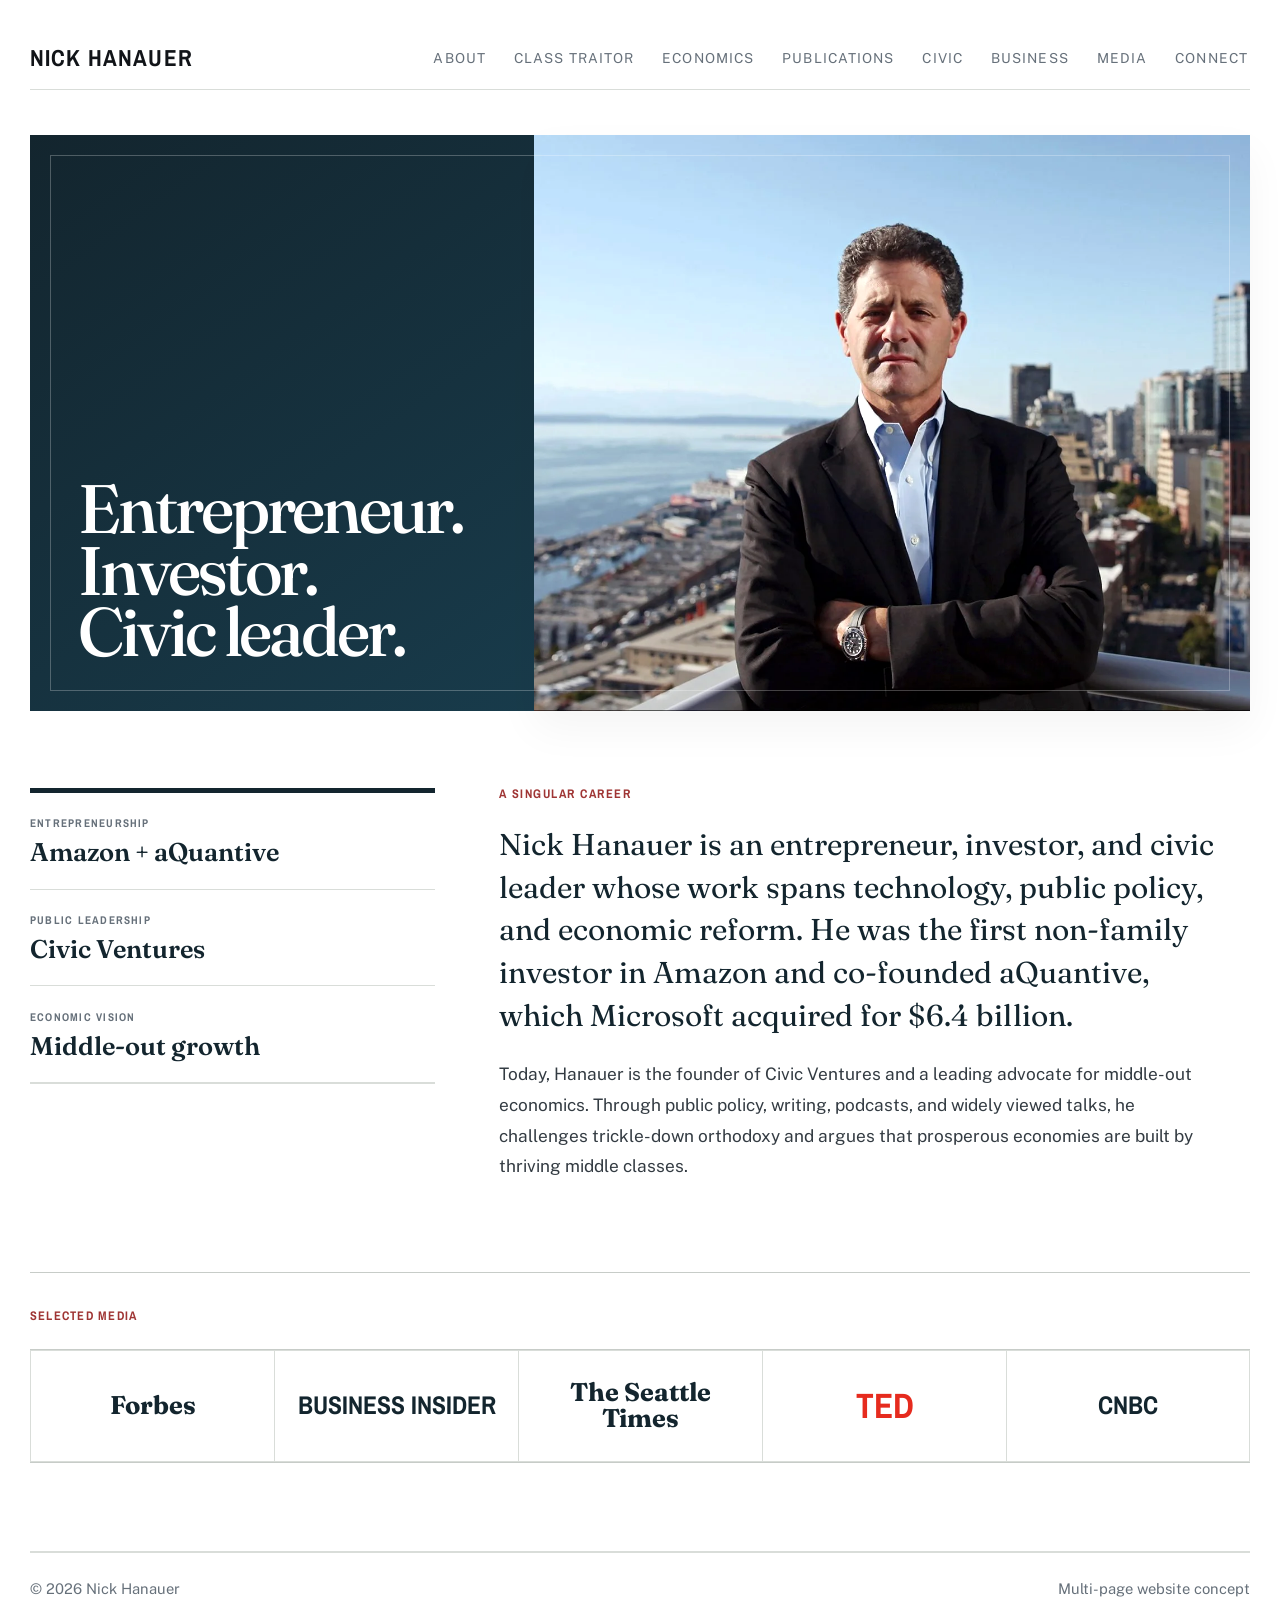
==== about.html @ 004bbf90 "Replace one-page site with multi-page editorial redesign" ====
<!doctype html>
<html lang="en">
  <head>
    <meta charset="UTF-8">
    <meta name="viewport" content="width=device-width, initial-scale=1.0">
    <title>About Nick Hanauer | Entrepreneur, Investor, Civic Leader</title>
    <meta name="description" content="Learn about Nick Hanauer's work as an entrepreneur, investor, civic innovator, author, and public advocate.">
    <meta property="og:title" content="About Nick Hanauer | Entrepreneur, Investor, Civic Leader">
    <meta property="og:description" content="Learn about Nick Hanauer's work as an entrepreneur, investor, civic innovator, author, and public advocate.">
    <meta property="og:type" content="website">
    <link rel="preconnect" href="https://fonts.googleapis.com">
    <link rel="preconnect" href="https://fonts.gstatic.com" crossorigin>
    <link href="https://fonts.googleapis.com/css2?family=Archivo+Narrow:wght@600;700&family=Public+Sans:ital,wght@0,400;0,500;0,600;0,700;0,800;1,300;1,400&family=Fraunces:opsz,wght@9..144,500;9..144,600&display=swap" rel="stylesheet">
    <link rel="stylesheet" href="./styles.css?v=17">
    <script src="./script.js?v=3" defer></script>
  </head>
  <body class="detail-page about-page">
    <div class="page-shell">
      <header class="site-header">
        <a class="brand" href="./index.html">Nick Hanauer</a>
        <nav class="site-nav" aria-label="Primary">
          <a href="./about.html" aria-current="page">About</a>
          <a href="./class-traitor.html">Class Traitor</a>
          <a href="./economics.html">Economics</a>
          <a href="./publications.html">Publications</a>
          <a href="./civic.html">Civic</a>
          <a href="./business.html">Business</a>
          <a href="./media.html">Media</a>
          <a href="./connect.html">Connect</a>
        </nav>
      </header>
      <main>
        <section class="section detail-section intro">
          <div class="about-layout">
            <div class="section-heading-stack about-rail">
              
              <h1><span>Entrepreneur.</span><span>Investor.</span><span>Civic leader.</span></h1>
            </div>
            <figure class="about-image">
              <img src="./assets/about-kelly-o.webp" alt="Nick Hanauer standing in Seattle">
            </figure>
            <div class="about-copy">
              <div class="about-facts" aria-label="Selected career highlights">
                <div><span>Entrepreneurship</span><strong>Amazon + aQuantive</strong></div>
                <div><span>Public leadership</span><strong>Civic Ventures</strong></div>
                <div><span>Economic vision</span><strong>Middle-out growth</strong></div>
              </div>
              <div class="about-biography">
                <p class="section-kicker about-biography-kicker">A singular career</p>
                <p>Nick Hanauer is an entrepreneur, investor, and civic leader whose work spans technology, public policy, and economic reform. He was the first non-family investor in Amazon and co-founded aQuantive, which Microsoft acquired for $6.4 billion.</p>
                <p>Today, Hanauer is the founder of Civic Ventures and a leading advocate for middle-out economics. Through public policy, writing, podcasts, and widely viewed talks, he challenges trickle-down orthodoxy and argues that prosperous economies are built by thriving middle classes.</p>
              </div>
              <div class="media-mentions">
                <p class="media-mentions-title">Selected media</p>
                <div class="media-mentions-grid" aria-label="Media mentions">
                  <div class="media-mention media-mention-forbes"><span class="media-wordmark">Forbes</span></div>
                  <div class="media-mention media-mention-bi"><span class="media-wordmark">Business Insider</span></div>
                  <div class="media-mention media-mention-times"><span class="media-wordmark">The Seattle Times</span></div>
                  <div class="media-mention media-mention-ted"><span class="media-wordmark">TED</span></div>
                  <div class="media-mention media-mention-cnbc"><span class="media-wordmark">CNBC</span></div>
                </div>
              </div>
            </div>
          </div>
        </section>
      </main>
      <footer class="site-footer">
        <p>© 2026 Nick Hanauer</p>
        <p>Multi-page website concept</p>
      </footer>
    </div>
  </body>
</html>
---- styles.css ----
:root {
  --bg: #ffffff;
  --surface: #ffffff;
  --surface-soft: #f7f8fa;
  --surface-tint: #fbfbf8;
  --text: #111418;
  --muted: #66707a;
  --line: #d9ddd9;
  --line-strong: #c7ccc8;
  --accent: #4e7892;
  --accent-deep: #2e566e;
  --signal: #9f3534;
  --signal-deep: #7e2425;
  --accent-soft: #eef4f7;
  --shadow: 0 18px 40px rgba(16, 20, 24, 0.045);
  --max-width: 1220px;
  --rail-width: 168px;
  --section-gap: 40px;
  --body-measure: 82ch;
}

* {
  box-sizing: border-box;
}

html {
  scroll-behavior: smooth;
}

body {
  margin: 0;
  font-family: "Public Sans", sans-serif;
  color: var(--text);
  -webkit-font-smoothing: antialiased;
  text-rendering: optimizeLegibility;
  background: #ffffff;
}

img,
iframe {
  max-width: 100%;
}

a {
  color: inherit;
  text-decoration: none;
}

.page-shell {
  width: min(calc(100% - 32px), var(--max-width));
  margin: 0 auto;
  padding: 20px 0 64px;
  position: relative;
}

.page-shell::before {
  content: "";
  position: absolute;
  inset: 86px 0 auto 0;
  height: 560px;
  background: none;
  pointer-events: none;
  z-index: 0;
}

.site-header,
.proof-strip,
.site-footer {
  border: 1px solid var(--line);
  background: #ffffff;
  position: relative;
  z-index: 1;
}

.site-header {
  display: flex;
  align-items: center;
  justify-content: space-between;
  gap: 28px;
  padding: 22px 0 16px;
  border-radius: 0;
  border-left: 0;
  border-right: 0;
  border-top: 0;
  box-shadow: none;
  position: sticky;
  top: 0;
  backdrop-filter: blur(10px);
  z-index: 20;
}

.brand {
  font-family: "Archivo Narrow", sans-serif;
  font-size: 1.45rem;
  font-weight: 700;
  letter-spacing: 0.05em;
  text-transform: uppercase;
}

.site-nav {
  display: flex;
  flex-wrap: wrap;
  gap: 28px;
  color: var(--muted);
  font-size: 0.86rem;
  letter-spacing: 0.08em;
  text-transform: uppercase;
  padding-right: 2px;
  row-gap: 10px;
}

.site-nav a:hover,
.site-nav a:focus-visible {
  color: var(--text);
}

.site-nav a {
  position: relative;
}

.site-nav a::after {
  content: "";
  position: absolute;
  left: 0;
  right: 0;
  bottom: -8px;
  height: 1px;
  background: currentColor;
  transform: scaleX(0);
  transform-origin: left;
  transition: transform 180ms ease;
}

.site-nav a:hover::after,
.site-nav a:focus-visible::after {
  transform: scaleX(1);
}

.hero {
  display: grid;
  grid-template-columns: repeat(2, minmax(0, 1fr));
  width: min(100%, 1120px);
  gap: 32px;
  align-items: center;
  margin: 72px auto 0;
  position: relative;
  z-index: 1;
}

.hero-copy,
.contact-panel,
.idea-card {
  border: 0;
  background: transparent;
  box-shadow: none;
}

.hero-copy {
  padding: 0;
  min-height: auto;
  max-width: 44rem;
  align-self: center;
}

.hero-portrait-wrap {
  position: relative;
  align-self: center;
  justify-self: center;
  display: grid;
  place-items: center;
  width: 100%;
  transform: none;
  background: #ffffff;
}

.hero-portrait-wrap::before {
  display: none;
}

.hero-portrait {
  margin: 0;
  padding-top: 0;
  display: grid;
  place-items: center;
  width: 100%;
  align-self: end;
  background: #ffffff;
  border: 0;
  box-shadow: none;
  position: relative;
  z-index: 1;
}

.hero-portrait img {
  display: block;
  width: 100%;
  max-width: 100%;
  max-height: none;
  height: auto;
  margin-inline: auto;
  object-fit: contain;
  object-position: center;
  opacity: 1;
  filter: brightness(1.01) contrast(1.01);
}

@media (min-width: 981px) {
  .hero {
    transform: translateX(18px);
  }

  .hero-copy {
    transform: translateX(38px);
  }

  .hero-portrait-wrap {
    transform: translateX(28px);
  }
}

.eyebrow,
.section-kicker,
.feature-label,
.list-label {
  margin: 0 0 16px;
  text-transform: uppercase;
  letter-spacing: 0.16em;
  font-size: 0.72rem;
  color: var(--signal);
  font-weight: 700;
}

h1,
h2,
h3 {
  margin: 0;
  font-family: "Archivo Narrow", sans-serif;
  font-weight: 600;
  line-height: 0.98;
  text-transform: uppercase;
}

h1 {
  font-size: clamp(2.75rem, 5.5vw, 5.1rem);
  max-width: 10ch;
  letter-spacing: -0.035em;
}

h1 span {
  color: var(--signal);
}

.hero-text,
.intro-grid p,
.idea-card p,
.feature-panel p,
.media-copy p,
.contact-panel p,
.site-footer p {
  line-height: 1.65;
  color: var(--muted);
  font-size: 1.02rem;
}

.hero-text {
  max-width: 44ch;
  margin: 24px 0 0;
  font-size: 1rem;
  line-height: 1.72;
}

.hero-actions {
  display: flex;
  flex-wrap: wrap;
  gap: 14px;
  margin-top: 30px;
  align-items: center;
}

.button {
  display: inline-flex;
  align-items: center;
  justify-content: center;
  min-height: 50px;
  padding: 0 22px;
  border-radius: 0;
  font-weight: 700;
  letter-spacing: 0.02em;
  line-height: 1;
  white-space: nowrap;
  transition: transform 180ms ease, background-color 180ms ease, border-color 180ms ease, box-shadow 180ms ease;
}

.button:hover {
  transform: translateY(-1px);
  box-shadow: 0 10px 22px rgba(16, 20, 24, 0.08);
}

.button-solid {
  background: linear-gradient(180deg, var(--signal), var(--signal-deep));
  color: #fff;
  border: 1px solid rgba(0, 0, 0, 0.04);
}

.button-ghost {
  border: 1px solid var(--line-strong);
  color: var(--accent-deep);
  background: rgba(255, 255, 255, 0.92);
}

.proof-strip {
  display: grid;
  grid-template-columns: repeat(4, 1fr);
  gap: 0;
  margin-top: 64px;
  padding: 22px 0;
  border-radius: 0;
  border-left: 0;
  border-right: 0;
  text-transform: uppercase;
  letter-spacing: 0.16em;
  font-size: 0.72rem;
  color: var(--accent-deep);
}

.proof-strip p {
  margin: 0;
  text-align: center;
  position: relative;
}

.proof-strip p:not(:first-child)::before {
  content: "";
  position: absolute;
  left: 0;
  top: 50%;
  width: 1px;
  height: 14px;
  background: var(--line);
  transform: translateY(-50%);
}

.section {
  margin-top: 0;
  padding: 88px 0;
  border-radius: 0;
  background: transparent;
  border: 0;
  border-bottom: 1px solid var(--line);
  scroll-margin-top: 88px;
}

.section-heading {
  max-width: none;
}

.section-heading-split {
  display: grid;
  grid-template-columns: var(--rail-width) minmax(0, 1fr);
  gap: var(--section-gap);
  align-items: start;
}

.section-heading-stack {
  grid-column: 1;
  max-width: 148px;
  padding-top: 2px;
}

.section-heading-stack .section-kicker {
  margin-bottom: 14px;
}

.section-heading-stack h2 {
  text-wrap: balance;
}

.section-heading h2 {
  font-size: clamp(1.9rem, 3.6vw, 2.75rem);
  line-height: 0.98;
  max-width: 12ch;
}

.media-layout {
  display: grid;
  grid-template-columns: var(--rail-width) minmax(0, 1fr);
  gap: var(--section-gap);
  margin-top: 36px;
}

.media-rail {
  grid-column: 1;
  max-width: 148px;
}

.about-layout {
  display: grid;
  grid-template-columns: var(--rail-width) minmax(0, 1fr);
  gap: var(--section-gap);
  margin-top: 36px;
  align-items: start;
}

.about-rail {
  grid-column: 1;
  grid-row: 1 / span 2;
  max-width: 148px;
}

.about-image {
  grid-column: 2;
  grid-row: 1;
  margin: 0;
  width: 100%;
  max-width: none;
  align-self: start;
}

.about-image img {
  display: block;
  width: 100%;
  height: auto;
  box-shadow: var(--shadow);
  filter: saturate(0.98) contrast(1.03) brightness(1.01);
}

.about-copy {
  grid-column: 2;
  grid-row: 2;
  width: 100%;
  max-width: none;
}

.about-copy p {
  margin: 0 0 1.35rem;
  line-height: 1.78;
  color: var(--muted);
  font-size: 1.02rem;
  max-width: var(--body-measure);
}

.about-copy p:last-child {
  margin-bottom: 0;
}

.media-mentions {
  margin-top: 3rem;
  padding-top: 2rem;
  border-top: 1px solid var(--line);
}

.media-mentions-title {
  margin: 0 0 1rem;
  font-family: "Archivo Narrow", sans-serif;
  font-size: 1.35rem;
  line-height: 1;
  color: var(--text);
  text-transform: uppercase;
  letter-spacing: -0.02em;
}

.media-mentions-grid {
  display: grid;
  grid-template-columns: repeat(3, minmax(0, 1fr));
  gap: 14px;
}

.media-mention {
  display: flex;
  align-items: center;
  justify-content: center;
  min-height: 104px;
  padding: 1rem;
  background:
    linear-gradient(180deg, rgba(78, 120, 146, 0.07), rgba(159, 53, 52, 0.03)),
    var(--surface-tint);
  border: 1px solid var(--line);
  color: var(--text);
  text-align: center;
  box-shadow: 0 6px 20px rgba(16, 20, 24, 0.025);
  position: relative;
  overflow: hidden;
}

.media-mention::before {
  content: "";
  position: absolute;
  inset: 0;
  background:
    linear-gradient(180deg, rgba(255, 255, 255, 0.5), transparent 38%),
    radial-gradient(circle at 50% 0%, rgba(255, 255, 255, 0.16), transparent 48%);
  pointer-events: none;
}

.media-mention img {
  display: block;
  width: auto;
  max-width: 85%;
  max-height: 42px;
  height: auto;
  filter: saturate(0.95);
}

.media-mention-ted img,
.media-mention-cnbc img {
  max-height: 48px;
}

.media-mention-times img {
  max-height: 34px;
}

.media-mention-bi img {
  max-height: 32px;
}

.media-copy h3 {
  font-size: 1.5rem;
  line-height: 1.1;
  max-width: 16ch;
}

.class-traitor {
  --class-traitor-bg: #152534;
  --class-traitor-tan: #eadcc2;
  --class-traitor-yellow: #f6b91d;
}

.class-traitor-layout {
  display: grid;
  grid-template-columns: var(--rail-width) minmax(0, 1fr);
  gap: var(--section-gap);
  align-items: start;
}

.class-traitor-rail {
  grid-column: 1;
  max-width: 148px;
}

.class-traitor-content {
  grid-column: 2;
  min-width: 0;
}

.class-traitor-topline {
  margin-bottom: 34px;
}

.class-traitor-topline p {
  max-width: 54rem;
  margin: 0;
  font-family: "Fraunces", serif;
  font-size: clamp(1.15rem, 1.45vw, 1.4rem);
  line-height: 1.24;
  letter-spacing: -0.02em;
  color: var(--text);
}

.class-traitor-header {
  display: flex;
  align-items: center;
  min-height: 220px;
  position: relative;
  background: var(--class-traitor-bg);
  color: var(--class-traitor-tan);
  overflow: hidden;
}

.class-traitor-header::after {
  content: "";
  position: absolute;
  inset: 10px;
  z-index: 2;
  border: 1px dashed rgba(246, 185, 29, 0.78);
  pointer-events: none;
}

.class-traitor-visual {
  flex: 1 1 auto;
  min-width: 0;
  overflow: hidden;
  padding-left: 20px;
}

.class-traitor-banner {
  display: block;
  width: 100%;
  height: auto;
}

.class-traitor-action {
  flex: 0 0 auto;
  display: flex;
  align-items: center;
  align-self: stretch;
  padding: 34px 38px 34px 12px;
}

.class-traitor-button {
  margin: 0;
  color: var(--class-traitor-bg);
  background: var(--class-traitor-yellow);
}

.class-traitor-stage {
  margin-top: 28px;
  scroll-margin-top: 110px;
}

.class-traitor-stage-frame {
  position: relative;
  width: 100%;
  aspect-ratio: 16 / 9;
  overflow: hidden;
  background: var(--class-traitor-bg);
}

.class-traitor-stage-frame iframe {
  position: absolute;
  inset: 0;
  width: 100%;
  height: 100%;
  border: 0;
}

.class-traitor-videos {
  display: grid;
  grid-template-columns: repeat(3, minmax(0, 1fr));
  gap: 24px;
  margin-top: 28px;
}

.class-traitor-video {
  min-width: 0;
}

.class-traitor-frame {
  position: relative;
  overflow: hidden;
  width: 100%;
  min-width: 0;
  aspect-ratio: 16 / 9;
  background: var(--class-traitor-bg);
}

.class-traitor-frame iframe {
  display: block;
  position: absolute;
  inset: 0;
  width: 100% !important;
  max-width: 100%;
  height: 100%;
  border: 0;
}

.video-poster {
  position: absolute;
  inset: 0;
  width: 100%;
  height: 100%;
  padding: 0;
  border: 0;
  background: var(--class-traitor-bg);
  cursor: pointer;
  overflow: hidden;
}

.video-poster img {
  display: block;
  width: 100%;
  height: 100%;
  object-fit: cover;
  transform: scale(1.065);
  transition: transform 220ms ease, filter 220ms ease;
}

.video-poster:hover img,
.video-poster:focus-visible img {
  transform: scale(1.085);
  filter: brightness(0.78);
}

.video-poster.is-active {
  outline: 3px solid var(--class-traitor-yellow);
  outline-offset: 4px;
}

.video-play {
  position: absolute;
  left: 50%;
  top: 50%;
  width: 64px;
  height: 64px;
  border-radius: 50%;
  background: var(--class-traitor-yellow);
  box-shadow: 0 10px 28px rgba(0, 0, 0, 0.28);
  transform: translate(-50%, -50%);
}

.video-play::after {
  content: "";
  position: absolute;
  left: 26px;
  top: 20px;
  border-top: 12px solid transparent;
  border-bottom: 12px solid transparent;
  border-left: 18px solid var(--class-traitor-bg);
}

.economics-layout {
  display: grid;
  grid-template-columns: var(--rail-width) minmax(0, 1fr);
  gap: var(--section-gap);
  align-items: start;
}

.economics-rail {
  grid-column: 1;
  max-width: 148px;
}

.economics-content {
  grid-column: 2;
}

.economics-topline {
  width: 100%;
  max-width: none;
  margin-bottom: 40px;
}

.economics-topline p {
  margin: 0;
  font-family: "Fraunces", serif;
  font-size: clamp(1.15rem, 1.45vw, 1.4rem);
  line-height: 1.24;
  letter-spacing: -0.02em;
  color: var(--text);
  max-width: 54rem;
}

.economics-feature-grid {
  display: grid;
  grid-template-columns: minmax(0, 1.05fr) minmax(320px, 0.95fr);
  gap: 32px;
  align-items: start;
}

.economics-quote {
  margin: 0;
  color: var(--text);
}

.economics-quote-display {
  position: relative;
  min-height: 100%;
  padding: 26px 0 0 0;
  font-family: "Fraunces", serif;
  font-size: clamp(1.62rem, 2.35vw, 2.4rem);
  font-style: italic;
  line-height: 1.1;
  letter-spacing: -0.03em;
  border-top: 3px solid var(--signal);
  max-width: 17ch;
}

.quote-mark {
  position: absolute;
  top: 8px;
  left: -0.04em;
  font-family: "Fraunces", serif;
  font-size: 1.7em;
  line-height: 0.8;
  color: var(--signal);
}

.economics-inline-attribution {
  display: inline-block;
  margin-left: 0.35em;
  white-space: nowrap;
  font-family: "Archivo Narrow", sans-serif;
  font-size: 0.48em;
  font-style: normal;
  font-weight: 700;
  letter-spacing: 0.06em;
  text-transform: uppercase;
  color: var(--signal);
  vertical-align: baseline;
}

.economics-topline-attribution {
  display: inline-block;
  margin-left: 0.35em;
  white-space: nowrap;
  font-family: "Archivo Narrow", sans-serif;
  font-size: 0.72em;
  font-style: normal;
  font-weight: 700;
  letter-spacing: 0.06em;
  text-transform: uppercase;
  color: var(--signal);
}

.podcast-feature {
  background:
    linear-gradient(180deg, rgba(255, 255, 255, 0.02), rgba(0, 0, 0, 0.05)),
    #497791;
  color: #fff;
  box-shadow: var(--shadow);
  position: relative;
  overflow: hidden;
}

.podcast-feature::before {
  content: "";
  position: absolute;
  inset: 0;
  background:
    radial-gradient(circle at 18% 0%, rgba(255, 255, 255, 0.22), transparent 32%),
    radial-gradient(circle at 78% 100%, rgba(0, 0, 0, 0.08), transparent 28%),
    linear-gradient(180deg, rgba(255, 255, 255, 0.07), transparent 28%);
  pointer-events: none;
}

.podcast-branding img {
  display: block;
  width: 100%;
  height: auto;
}

.podcast-copy {
  padding: 30px 30px 32px;
}

.podcast-copy p {
  margin: 0;
  max-width: 31ch;
  font-family: "Fraunces", serif;
  font-size: clamp(1.36rem, 2vw, 1.95rem);
  line-height: 1.12;
  color: #fff;
}

.podcast-copy .hero-actions {
  margin-top: 28px;
  margin-bottom: 0;
}

.podcast-copy .button-solid {
  background: #fff;
  color: var(--accent-deep);
}

.list-block {
  margin-top: 36px;
}

.publications-layout {
  display: grid;
  grid-template-columns: var(--rail-width) minmax(0, 1fr);
  gap: var(--section-gap);
  align-items: start;
}

.publications-rail {
  grid-column: 1;
  max-width: 148px;
}

.publications-content {
  grid-column: 2;
}

.publications-actions {
  margin-top: 36px;
}

.publications-content .list-block {
  margin-top: 0;
  max-height: 19.5rem;
  overflow-y: auto;
  padding-right: 14px;
  padding-bottom: 2px;
  mask-image: linear-gradient(to bottom, #000 0%, #000 88%, transparent 100%);
  -webkit-mask-image: linear-gradient(to bottom, #000 0%, #000 88%, transparent 100%);
  scrollbar-width: thin;
  scrollbar-color: var(--line) transparent;
}

.publications-content .list-block::-webkit-scrollbar {
  width: 10px;
}

.publications-content .list-block::-webkit-scrollbar-track {
  background: transparent;
}

.publications-content .list-block::-webkit-scrollbar-thumb {
  background: var(--line);
}

.list-row {
  display: grid;
  grid-template-columns: 112px minmax(0, 1.45fr) minmax(120px, 0.8fr);
  gap: 32px;
  padding: 22px 0;
  border-top: 1px solid var(--line);
  align-items: start;
}

.list-row:last-child {
  border-bottom: 1px solid var(--line);
}

.list-row h3,
.list-row p {
  margin: 0;
}

.list-row h3 {
  text-wrap: balance;
  max-width: 30ch;
}

.list-row > p:last-child {
  justify-self: end;
  text-align: left;
  min-width: 12ch;
}

.list-row h3 a {
  text-decoration: none;
  border-bottom: 1px solid transparent;
  transition: border-color 180ms ease, color 180ms ease;
}

.list-row h3 a:hover,
.list-row h3 a:focus-visible {
  color: var(--accent-deep);
  border-bottom-color: currentColor;
}

.civic-layout {
  display: grid;
  grid-template-columns: var(--rail-width) minmax(0, 1fr);
  gap: var(--section-gap);
  align-items: start;
}

.civic-rail {
  grid-column: 1;
  max-width: 148px;
}

.civic-content {
  grid-column: 2;
  max-width: none;
  display: grid;
  grid-template-columns: minmax(320px, 0.9fr) minmax(320px, 1.1fr);
  gap: 40px;
  align-items: start;
}

.civic-quote {
  margin: 0;
  max-width: none;
  font-family: "Fraunces", serif;
  font-size: clamp(1.85rem, 2.7vw, 2.55rem);
  font-style: italic;
  line-height: 1.08;
  letter-spacing: -0.03em;
  color: var(--text);
  border-top: 3px solid var(--accent);
  padding-top: 22px;
}

.civic-inline-attribution {
  display: inline-block;
  margin-left: 0.35em;
  white-space: nowrap;
  font-family: "Archivo Narrow", sans-serif;
  font-size: 0.42em;
  font-style: normal;
  font-weight: 700;
  letter-spacing: 0.06em;
  text-transform: uppercase;
  color: var(--signal);
  vertical-align: baseline;
}

.civic-body {
  margin-top: 0;
}

.civic-body p {
  margin: 0 0 1.35rem;
  max-width: var(--body-measure);
  font-size: 1.02rem;
  line-height: 1.78;
  color: var(--muted);
}

.civic-body p:last-child {
  margin-bottom: 0;
}

.business-layout {
  display: grid;
  grid-template-columns: var(--rail-width) minmax(0, 1fr);
  gap: var(--section-gap);
  align-items: start;
}

.business-rail {
  grid-column: 1;
  max-width: 148px;
}

.business-content {
  grid-column: 2;
  max-width: none;
}

.business-intro {
  max-width: none;
}

.business-intro p {
  margin: 0 0 1.35rem;
  font-size: 1.02rem;
  line-height: 1.78;
  color: var(--muted);
  max-width: var(--body-measure);
}

.business-intro p:last-child {
  margin-bottom: 0;
}

.business-highlights {
  display: grid;
  grid-template-columns: repeat(2, minmax(0, 1fr));
  gap: 24px;
  margin-top: 36px;
}

.business-highlight {
  border-top: 3px solid var(--accent);
  padding-top: 18px;
  background: linear-gradient(180deg, rgba(78, 120, 146, 0.03), transparent);
}

.business-highlight h3,
.business-partner h3 {
  margin: 0;
  font-size: 1.5rem;
  line-height: 1.1;
  max-width: 14ch;
}

.business-highlight p,
.business-partner p {
  margin: 0.6rem 0 0;
  color: var(--muted);
  line-height: 1.7;
}

.business-partner {
  margin-top: 40px;
  max-width: var(--body-measure);
  border-top: 1px solid var(--line);
  padding-top: 28px;
}

.business-companies {
  margin-top: 44px;
  border-top: 1px solid var(--line);
  padding-top: 24px;
}

.business-companies-title {
  margin: 0 0 1rem;
  font-family: "Archivo Narrow", sans-serif;
  font-size: 1.35rem;
  line-height: 1;
  text-transform: uppercase;
  color: var(--text);
}

.business-company-grid {
  display: flex;
  flex-wrap: wrap;
  gap: 10px;
}

.business-company-grid span {
  display: inline-flex;
  align-items: center;
  min-height: 34px;
  padding: 0 11px;
  border: 1px solid var(--line);
  font-size: 0.88rem;
  color: var(--text);
  background: var(--surface-tint);
}

.video-frame {
  overflow: hidden;
  min-height: 360px;
  box-shadow: var(--shadow);
  background: #111;
  border-top: 14px solid var(--signal);
  position: relative;
}

.video-frame::after {
  content: "";
  position: absolute;
  inset: 0;
  background:
    linear-gradient(180deg, rgba(255, 255, 255, 0.08), transparent 18%, transparent 72%, rgba(0, 0, 0, 0.1)),
    radial-gradient(circle at 50% 0%, rgba(255, 255, 255, 0.08), transparent 40%);
  pointer-events: none;
}

.video-frame iframe {
  width: 100%;
  min-height: 100%;
  aspect-ratio: 16 / 9;
  border: 0;
}

.media-copy {
  align-self: center;
  padding: 0;
  max-width: 34rem;
}

.media-copy p {
  line-height: 1.72;
}

.media-feature {
  grid-column: 2;
}

.media-caption {
  display: grid;
  grid-template-columns: minmax(0, 1fr) auto;
  gap: 24px;
  align-items: end;
  margin-top: 24px;
  padding-top: 22px;
  border-top: 1px solid var(--line);
}

.media-copy .list-label {
  margin-bottom: 12px;
}

.contact-layout {
  display: grid;
  grid-template-columns: var(--rail-width) minmax(0, 1fr);
  gap: var(--section-gap);
  align-items: start;
}

.contact-rail {
  grid-column: 1;
  max-width: 148px;
}

.contact-panel {
  grid-column: 2;
  padding: 0 0 12px 0;
  border-radius: 0;
  background: transparent;
  border-top: 3px solid var(--signal);
  padding-top: 24px;
  max-width: 60rem;
  position: relative;
}

.contact-panel .hero-actions {
  margin-top: 28px;
}

.contact-panel h2 {
  max-width: 10ch;
}

.contact-panel p {
  max-width: 56ch;
  line-height: 1.72;
}

.site-footer {
  display: flex;
  align-items: center;
  justify-content: space-between;
  gap: 16px;
  margin-top: 0;
  padding: 24px 0;
  border-radius: 0;
  border-left: 0;
  border-right: 0;
  border-bottom: 0;
}

.site-footer p {
  margin: 0;
  font-size: 0.92rem;
}

@media (max-width: 980px) {
  .hero,
  .class-traitor-layout,
  .economics-layout,
  .economics-feature-grid,
  .civic-layout,
  .business-layout,
  .publications-layout,
  .contact-layout,
  .section-heading-split,
  .about-layout,
  .media-layout,
  .proof-strip {
    grid-template-columns: 1fr;
  }

  .site-header,
  .site-footer {
    flex-direction: column;
    align-items: flex-start;
  }

  .site-header {
    gap: 16px;
    padding-bottom: 18px;
  }

  .site-nav {
    gap: 16px 20px;
    padding-right: 0;
  }

  .proof-strip {
    gap: 10px;
  }

  .proof-strip p:not(:first-child)::before {
    display: none;
  }

  .hero-portrait-wrap {
    max-width: 539px;
    transform: none;
  }

  .hero-portrait img {
    width: 100%;
    max-width: 100%;
  }

  .list-row {
    grid-template-columns: 1fr;
    gap: 12px;
  }

  .list-row h3 {
    max-width: none;
  }

  .civic-content,
  .business-intro,
  .business-highlights {
    grid-template-columns: 1fr;
  }

  .media-mentions-grid {
    grid-template-columns: repeat(2, minmax(0, 1fr));
  }

  .class-traitor-videos {
    grid-template-columns: 1fr;
    gap: 32px;
  }

  .class-traitor-header {
    flex-direction: column;
    align-items: stretch;
  }

  .class-traitor-banner {
    width: 100%;
  }

  .class-traitor-action {
    align-self: auto;
    justify-content: flex-start;
    padding: 24px;
  }

  .class-traitor-content,
  .economics-content,
  .civic-content,
  .business-content,
  .publications-content,
  .about-image,
  .about-copy,
  .media-feature {
    grid-column: auto;
  }

  .about-copy p,
  .business-intro p,
  .civic-body p {
    max-width: none;
  }

  .media-caption {
    grid-template-columns: 1fr;
    gap: 16px;
  }

  .contact-panel {
    grid-column: auto;
  }

  .business-highlights {
    grid-template-columns: 1fr;
  }

  .publications-content .list-block {
    max-height: none;
    overflow: visible;
    padding-right: 0;
    mask-image: none;
    -webkit-mask-image: none;
  }
}

@media (max-width: 640px) {
  .page-shell {
    width: min(calc(100% - 20px), var(--max-width));
    padding-top: 8px;
  }

  h1 {
    font-size: clamp(2.3rem, 11vw, 3.6rem);
  }

  .section {
    padding: 68px 0;
  }

  .hero {
    gap: 32px;
    margin-top: 48px;
  }

  .hero-actions,
  .podcast-copy .hero-actions,
  .contact-panel .hero-actions {
    gap: 12px;
  }

  .button {
    min-height: 46px;
    padding: 0 18px;
    font-size: 0.94rem;
  }

  .media-mentions-grid {
    grid-template-columns: 1fr;
  }

  .proof-strip {
    padding: 18px 0;
  }

  .business-company-grid {
    gap: 8px;
  }

  .business-company-grid span {
    min-height: 32px;
    padding: 0 10px;
    font-size: 0.84rem;
  }
}


/* Multi-page architecture */
.site-nav a[aria-current="page"] {
  color: var(--ink);
  position: relative;
}

.site-nav a[aria-current="page"]::after {
  background: var(--accent);
  bottom: -0.55rem;
  content: "";
  height: 2px;
  left: 0;
  position: absolute;
  width: 100%;
}

.route-directory {
  display: grid;
  gap: clamp(2rem, 5vw, 5rem);
  grid-template-columns: minmax(15rem, 0.72fr) minmax(0, 1.6fr);
}

.route-directory-heading {
  align-self: start;
  position: sticky;
  top: 7rem;
}

.route-directory-heading h2 {
  font-family: "Fraunces", Georgia, serif;
  font-size: clamp(2.25rem, 4vw, 4.8rem);
  font-weight: 500;
  line-height: 0.98;
  margin: 0.65rem 0 1.25rem;
}

.route-directory-heading > p:last-child {
  color: var(--muted);
  font-size: 1.05rem;
  line-height: 1.7;
  max-width: 29rem;
}

.route-grid {
  border-top: 1px solid var(--line);
  display: grid;
  grid-template-columns: repeat(2, minmax(0, 1fr));
}

.route-card {
  border-bottom: 1px solid var(--line);
  color: inherit;
  display: flex;
  flex-direction: column;
  min-height: 18rem;
  padding: clamp(1.4rem, 3vw, 2.6rem);
  text-decoration: none;
  transition: background 180ms ease, transform 180ms ease;
}

.route-card:nth-child(odd) {
  border-right: 1px solid var(--line);
}

.route-card:hover,
.route-card:focus-visible {
  background: #f3f2ee;
  transform: translateY(-2px);
}

.route-card h2 {
  font-family: "Fraunces", Georgia, serif;
  font-size: clamp(1.55rem, 2.25vw, 2.55rem);
  font-weight: 500;
  line-height: 1.08;
  margin: 1rem 0 2rem;
}

.route-card > span {
  color: var(--muted);
  font-size: 0.78rem;
  font-weight: 700;
  letter-spacing: 0.08em;
  margin-top: auto;
  text-transform: uppercase;
}

/* Homepage editorial refinement */
.home-page {
  background: #fdfdfb;
}

.home-page .hero {
  gap: clamp(2rem, 5vw, 5rem);
  grid-template-columns: minmax(0, 1.05fr) minmax(24rem, 0.95fr);
  margin-top: clamp(3.5rem, 7vw, 6.5rem);
  width: min(100%, 1160px);
}

.home-page .hero-copy {
  max-width: 38rem;
}

.home-page .hero h1 {
  color: var(--text);
  font-family: "Fraunces", Georgia, serif;
  font-size: clamp(3.5rem, 6.3vw, 6.35rem);
  font-weight: 500;
  letter-spacing: -0.055em;
  line-height: 0.91;
  max-width: 10.5ch;
  text-transform: none;
}

.home-page .hero .eyebrow {
  margin-bottom: 1.25rem;
}

.home-page .hero-text {
  color: #4c555e;
  font-size: 1.05rem;
  line-height: 1.7;
  max-width: 39rem;
}

.home-page .hero-portrait-wrap,
.home-page .hero-portrait {
  background: transparent;
}

.home-page .hero-portrait img {
  margin-left: auto;
  margin-right: auto;
  max-width: 34rem;
}

.home-page .proof-strip {
  background: var(--surface-tint);
  border-bottom-color: var(--line-strong);
  border-top-color: var(--line-strong);
  margin-top: clamp(3.5rem, 7vw, 6rem);
}

.home-page .route-directory {
  background: #f7f5ef;
  border-bottom: 0;
  margin-left: calc(50% - 50vw);
  margin-right: calc(50% - 50vw);
  padding: clamp(4rem, 8vw, 8rem) max(16px, calc((100vw - var(--max-width)) / 2));
}

.home-page .route-directory-heading h2,
.home-page .route-card h2 {
  text-transform: none;
}

.home-page .route-directory-heading h2 {
  font-size: clamp(2.8rem, 5vw, 5.2rem);
  max-width: 7ch;
}

.home-page .route-directory-heading > p:last-child {
  max-width: 24rem;
}

.home-page .route-grid {
  border-color: #cfcac0;
}

.home-page .route-card {
  background: rgba(255, 255, 255, 0.42);
  border-color: #cfcac0;
  min-height: 15rem;
  overflow: hidden;
  position: relative;
}

.home-page .route-card::before {
  background: var(--signal);
  content: "";
  height: 4px;
  left: 0;
  position: absolute;
  top: 0;
  width: 100%;
}

.home-page .route-card:nth-child(2)::before {
  background: #f6b91d;
}

.home-page .route-card:nth-child(3)::before {
  background: linear-gradient(90deg, #8f2f34 0 48%, #3f6b82 48%);
}

.home-page .route-card:nth-child(4)::before {
  background: #4e7892;
}

.home-page .route-card:nth-child(5)::before {
  background: #385b52;
}

.home-page .route-card:nth-child(6)::before {
  background: #86633c;
}

.home-page .route-card:nth-child(7)::before {
  background: #2e566e;
}

.home-page .route-card:nth-child(8)::before {
  background: #626b70;
}

.home-page .route-card h2 {
  font-size: clamp(1.35rem, 2vw, 2rem);
  letter-spacing: -0.025em;
  line-height: 1.12;
  max-width: 20ch;
}

.home-page .route-card:hover,
.home-page .route-card:focus-visible {
  background: #fff;
}

/* Homepage final identity pass */
.home-page {
  background: #fff;
}

.home-page .site-header {
  border-bottom-color: #b9c0c2;
}

.home-page .hero {
  align-items: stretch;
  border-top: 0;
  gap: 0;
  grid-template-columns: minmax(0, 1.08fr) minmax(24rem, 0.92fr);
  margin-top: clamp(2.75rem, 5vw, 5rem);
  max-width: none;
  position: relative;
}

.home-page .hero-copy {
  align-self: center;
  max-width: none;
  padding: clamp(3.5rem, 7vw, 7.25rem) clamp(2.5rem, 6vw, 6.5rem) clamp(3.5rem, 7vw, 7.25rem) 0;
}

.home-page .hero h1 {
  font-size: clamp(3.8rem, 6.65vw, 7rem);
  letter-spacing: -0.064em;
  line-height: 0.89;
  max-width: 9.5ch;
}

.home-page .hero .eyebrow {
  color: #9f3534;
  letter-spacing: 0.15em;
  margin-bottom: 2rem;
}

.home-page .hero-text {
  border-left: 2px solid #9f3534;
  color: #47555c;
  margin-top: 2.25rem;
  max-width: 35rem;
  padding-left: 1.35rem;
}

.home-page .hero-actions {
  margin-top: 2.25rem;
}

.home-page .hero-portrait-wrap {
  align-items: end;
  background: #fff;
  border-left: 0;
  display: flex;
  min-height: clamp(39rem, 55vw, 53rem);
  overflow: hidden;
  position: relative;
}

.home-page .hero-portrait-wrap::before {
  color: rgba(19, 37, 46, 0.075);
  content: "NICK";
  font-family: "Archivo Narrow", sans-serif;
  font-size: clamp(7rem, 15vw, 14rem);
  font-weight: 700;
  letter-spacing: -0.075em;
  line-height: 0.8;
  position: absolute;
  right: -0.035em;
  top: 0.16em;
}

.home-page .hero-portrait {
  align-items: end;
  display: flex;
  height: 100%;
  width: 100%;
}

.home-page .hero-portrait img {
  filter: grayscale(1) contrast(1.55) brightness(1.04);
  margin: auto auto 0;
  max-height: 52rem;
  max-width: 38rem;
  mix-blend-mode: multiply;
  position: relative;
  width: 100%;
  z-index: 1;
}

.home-page .proof-strip {
  background: #13252e;
  border: 0;
  color: #fff;
  margin-top: 0;
}

.home-page .proof-strip p {
  color: rgba(255, 255, 255, 0.82);
}

.home-page .proof-strip p + p {
  border-left-color: rgba(255, 255, 255, 0.24);
}

.detail-page main {
  min-height: 72vh;
}

.detail-section {
  border-top: 0;
  padding-top: clamp(4rem, 8vw, 8rem);
}

.detail-section .section-heading-stack {
  top: 7rem;
}

/* About editorial page */
.about-page {
  --about-ink: #13252e;
  --about-blue: #235a73;
  --about-paper: #edf2f0;
  --about-red: #9f3534;
}

.about-page .detail-section {
  padding-top: clamp(1.75rem, 3.5vw, 3.5rem);
}

.about-page .about-layout {
  gap: 0;
  grid-template-columns: minmax(24rem, 0.95fr) minmax(0, 1.35fr);
  margin-top: 0;
}

.about-page .about-rail {
  align-self: stretch;
  background: linear-gradient(145deg, var(--about-ink), #183b4b);
  display: flex;
  flex-direction: column;
  grid-column: 1;
  grid-row: 1;
  justify-content: flex-end;
  max-width: none;
  padding: clamp(2.25rem, 3.75vw, 3.5rem);
  position: relative;
  top: 0;
}

.about-page .about-rail::before {
  border-bottom: 1px solid rgba(255, 255, 255, 0.25);
  border-left: 1px solid rgba(255, 255, 255, 0.25);
  border-top: 1px solid rgba(255, 255, 255, 0.25);
  content: "";
  inset: 1.25rem 0 1.25rem 1.25rem;
  pointer-events: none;
  position: absolute;
  z-index: 2;
}

.about-page .about-rail .section-kicker {
  color: #d37b72;
  position: relative;
  z-index: 1;
}

.about-page .about-rail h1 {
  color: #fff !important;
  font-family: "Fraunces", Georgia, serif;
  font-size: clamp(3.25rem, 5.35vw, 4.8rem);
  font-weight: 500;
  letter-spacing: -0.045em;
  line-height: 0.9;
  margin: 0;
  max-width: none;
  position: relative;
  text-transform: none;
  z-index: 1;
}

.about-page .about-rail h1 span {
  color: #fff !important;
  display: block;
  white-space: nowrap;
}

.about-page .about-image {
  grid-column: 2;
  grid-row: 1;
  min-height: 36rem;
  position: relative;
}

.about-page .about-image::after {
  border-bottom: 1px solid rgba(255, 255, 255, 0.25);
  border-right: 1px solid rgba(255, 255, 255, 0.25);
  border-top: 1px solid rgba(255, 255, 255, 0.25);
  content: "";
  inset: 1.25rem 1.25rem 1.25rem 0;
  pointer-events: none;
  position: absolute;
  z-index: 2;
}

.about-page .about-image img {
  height: 100%;
  min-height: 36rem;
  object-fit: cover;
  object-position: 18% center;
}

.about-page .about-copy {
  display: grid;
  gap: clamp(2.5rem, 5vw, 5.5rem);
  grid-column: 1 / -1;
  grid-row: 2;
  grid-template-columns: minmax(16rem, 0.7fr) minmax(0, 1.3fr);
  padding-top: clamp(3.5rem, 6vw, 6rem);
}

.about-facts {
  align-self: start;
  background: #fff;
  border-top: 5px solid var(--about-ink);
  border-bottom: 1px solid var(--line);
  padding: 0;
}

.about-facts > div {
  border-bottom: 1px solid var(--line);
  display: grid;
  gap: 0.5rem;
  padding: 1.4rem 0;
}

.about-facts span {
  color: var(--muted);
  font-family: "Archivo Narrow", sans-serif;
  font-size: 0.7rem;
  font-weight: 700;
  letter-spacing: 0.11em;
  text-transform: uppercase;
}

.about-facts strong {
  color: var(--about-ink);
  font-family: "Fraunces", Georgia, serif;
  font-size: clamp(1.3rem, 2vw, 1.8rem);
  font-weight: 600;
  line-height: 1.1;
}

.about-biography {
  max-width: 48rem;
}

.about-biography-kicker {
  color: var(--about-red) !important;
  font-family: "Archivo Narrow", sans-serif !important;
  font-size: 0.78rem !important;
  font-weight: 700;
  letter-spacing: 0.12em;
  line-height: 1 !important;
  margin: 0 0 1.5rem !important;
  text-transform: uppercase;
}

.about-page .about-biography p {
  color: #333b42;
  font-size: 1.08rem;
  line-height: 1.78;
  max-width: 45rem;
}

.about-page .about-biography p:nth-child(2) {
  color: var(--about-ink);
  font-family: "Fraunces", Georgia, serif;
  font-size: clamp(1.55rem, 2.35vw, 2.25rem);
  line-height: 1.42;
  margin-top: 0;
}

.about-page .media-mentions {
  border-top: 1px solid var(--line-strong);
  grid-column: 1 / -1;
  margin-top: clamp(0.5rem, 2vw, 2rem);
  padding-top: 2rem;
}

.about-page .media-mentions-title {
  color: var(--about-red);
  font-size: 0.78rem;
  font-weight: 700;
  letter-spacing: 0.1em;
}

.about-page .media-mentions-grid {
  border-bottom: 1px solid var(--line-strong);
  border-top: 1px solid var(--line-strong);
  gap: 0;
  grid-template-columns: repeat(5, minmax(0, 1fr));
}

.about-page .media-mention {
  background: #fff;
  border-right: 0;
  box-shadow: none;
  min-height: 7rem;
}

.about-page .media-mention:last-child {
  border-right: 1px solid var(--line);
}

.media-wordmark {
  color: var(--about-ink);
  font-family: "Fraunces", Georgia, serif;
  font-size: clamp(1.05rem, 2vw, 1.75rem);
  font-weight: 700;
  line-height: 1;
  position: relative;
  text-align: center;
  z-index: 1;
}

.media-mention-ted .media-wordmark {
  color: #e62b1e;
  font-family: "Archivo Narrow", sans-serif;
  font-size: 2.2rem;
  font-weight: 800;
}

.media-mention-cnbc .media-wordmark,
.media-mention-bi .media-wordmark {
  font-family: "Archivo Narrow", sans-serif;
  font-weight: 800;
  text-transform: uppercase;
}

/* Publications editorial archive */
.publications-page {
  --pub-ink: #13252e;
  --pub-blue: #235a73;
  --pub-paper: #edf2f0;
  --pub-red: #9f3534;
}

.publications-page .detail-section {
  padding-top: clamp(1.75rem, 3.5vw, 3.5rem);
}

.publications-page .publications-layout {
  display: grid;
  gap: clamp(2.75rem, 5vw, 5.5rem);
  grid-template-columns: 1fr;
}

.publications-page .publications-rail {
  background:
    linear-gradient(115deg, rgba(19, 37, 46, 0.98), rgba(35, 90, 115, 0.91)),
    radial-gradient(circle at 85% 20%, rgba(255, 255, 255, 0.14), transparent 32%);
  display: grid;
  gap: 1.5rem clamp(2rem, 6vw, 6rem);
  grid-template-columns: minmax(0, 1.35fr) minmax(18rem, 0.65fr);
  max-width: none;
  min-height: clamp(29rem, 43vw, 35rem);
  overflow: hidden;
  padding: clamp(2rem, 5vw, 5rem);
  position: relative;
  top: 0;
}

.publications-page .publications-rail::before {
  border: 1px solid rgba(255, 255, 255, 0.18);
  content: "";
  inset: 1.25rem;
  pointer-events: none;
  position: absolute;
}

.publications-page .publications-rail::after {
  color: rgba(255, 255, 255, 0.035);
  content: "ESSAYS";
  font-family: "Archivo Narrow", sans-serif;
  font-size: clamp(8rem, 21vw, 21rem);
  font-weight: 700;
  letter-spacing: -0.06em;
  line-height: 0.75;
  position: absolute;
  right: -0.04em;
  top: 0.22em;
}

.publications-page .publications-rail .section-kicker {
  align-self: end;
  color: #d7a39b;
  grid-column: 1 / -1;
  margin: 0;
  position: relative;
  z-index: 1;
}

.publications-page .publications-rail h1 {
  align-self: end;
  color: #fff;
  font-family: "Fraunces", Georgia, serif;
  font-size: clamp(3.35rem, 6.25vw, 6.75rem);
  font-weight: 500;
  letter-spacing: -0.055em;
  line-height: 0.9;
  margin: 0;
  max-width: 11.5ch;
  position: relative;
  text-transform: none;
  z-index: 1;
}

.publications-intro {
  align-self: end;
  color: rgba(255, 255, 255, 0.74);
  font-size: 1.08rem;
  line-height: 1.75;
  margin: 0;
  max-width: 30rem;
  position: relative;
  z-index: 1;
}

.publications-page .publications-content {
  grid-column: 1;
}

.publication-outlets {
  align-items: center;
  border-bottom: 1px solid var(--line-strong);
  border-top: 1px solid var(--line-strong);
  display: grid;
  grid-template-columns: repeat(5, minmax(0, 1fr));
  margin-bottom: clamp(2.5rem, 4vw, 4rem);
}

.publication-outlets .publication-wordmark {
  align-items: center;
  border-right: 1px solid var(--line);
  display: flex;
  justify-content: center;
  min-height: 6.25rem;
  padding: 1rem;
  text-align: center;
}

.publication-outlets .publication-wordmark:last-child {
  border-right: 0;
}

.publication-wordmark {
  color: var(--pub-ink);
  display: inline-block;
  font-family: "Fraunces", Georgia, serif;
  font-size: 1rem;
  font-weight: 600;
  line-height: 1;
}

.publication-geekwire {
  color: #e57026;
  font-family: "Public Sans", sans-serif;
  font-weight: 800;
}

.publication-democracy {
  color: #244f75;
  letter-spacing: -0.025em;
}

.publication-tnr {
  font-family: "Archivo Narrow", sans-serif;
  font-weight: 800;
  letter-spacing: 0.02em;
  text-transform: uppercase;
}

.publication-time {
  color: #e21b2d;
  font-family: Georgia, serif;
  font-size: 1.35rem;
  font-weight: 700;
  letter-spacing: 0.05em;
}

.publication-prospect,
.publication-atlantic {
  color: #8b2228;
}

.publication-business-insider,
.publication-politico,
.publication-ted {
  font-family: "Archivo Narrow", sans-serif;
  font-weight: 800;
  text-transform: uppercase;
}

.publication-ted {
  color: #e62b1e;
}

.publication-selected {
  margin-bottom: clamp(4rem, 8vw, 8rem);
}

.publication-selected-heading {
  align-items: end;
  border-top: 5px solid var(--pub-ink);
  display: grid;
  gap: 1.5rem clamp(2rem, 6vw, 6rem);
  grid-template-columns: minmax(0, 1.3fr) minmax(18rem, 0.55fr);
  margin-bottom: clamp(2.5rem, 5vw, 5rem);
  padding-top: 2rem;
}

.publication-selected-heading .section-kicker {
  margin: 0 0 1.2rem;
}

.publication-selected-heading h2,
.publication-archive-heading h2 {
  color: var(--pub-ink);
  font-family: "Fraunces", Georgia, serif;
  font-size: clamp(2.7rem, 5vw, 5rem);
  font-weight: 500;
  letter-spacing: -0.05em;
  line-height: 0.95;
  margin: 0;
  max-width: 13ch;
  text-transform: none;
}

.publication-selected-heading > p {
  color: #59686f;
  font-size: 1rem;
  line-height: 1.7;
  margin: 0;
  max-width: 29rem;
}

.publication-image-grid {
  display: grid;
  gap: clamp(1.1rem, 2vw, 1.75rem);
  grid-template-columns: repeat(3, minmax(0, 1fr));
}

.publication-image-card {
  background: #fff;
  border: 1px solid rgba(19, 37, 46, 0.2);
  color: var(--pub-ink);
  display: flex;
  flex-direction: column;
  min-width: 0;
  overflow: hidden;
  text-decoration: none;
  transition: border-color 180ms ease, box-shadow 180ms ease, transform 180ms ease;
}

.publication-image-card:hover {
  border-color: rgba(19, 37, 46, 0.62);
  box-shadow: 0 18px 34px rgba(19, 37, 46, 0.1);
  transform: translateY(-3px);
}

.publication-card-image {
  aspect-ratio: 1;
  background: #e6e8e4;
  display: block;
  margin: 0.7rem 0.7rem 0;
  overflow: hidden;
}

.publication-card-image img {
  display: block;
  height: 100%;
  object-fit: cover;
  transition: transform 240ms ease;
  width: 100%;
}

.publication-image-card:hover .publication-card-image img {
  transform: scale(1.025);
}

.publication-card-copy {
  display: flex;
  flex: 1;
  flex-direction: column;
  min-height: 14rem;
  border-top: 1px solid rgba(19, 37, 46, 0.1);
  margin-top: 0.7rem;
  padding: clamp(1.4rem, 2.5vw, 2.25rem);
}

.publication-card-meta,
.publication-card-read {
  color: var(--pub-red);
  font-family: "Archivo Narrow", sans-serif;
  font-size: 0.74rem;
  font-weight: 700;
  letter-spacing: 0.1em;
  text-transform: uppercase;
}

.publication-card-copy strong {
  font-family: "Fraunces", Georgia, serif;
  font-size: clamp(1.45rem, 2.3vw, 2.2rem);
  font-weight: 600;
  letter-spacing: -0.03em;
  line-height: 1.05;
  margin: 1.2rem 0 2rem;
}

.publication-card-read {
  color: var(--pub-ink);
  margin-top: auto;
}

.publication-archive-heading {
  align-items: center;
  border-top: 5px solid var(--pub-ink);
  display: grid;
  gap: 1.5rem;
  grid-template-columns: minmax(0, 1fr) auto;
  margin-bottom: 0;
  padding-top: 2rem;
}

.publication-archive-heading .section-kicker {
  margin: 0;
}

.publication-archive-heading h2 {
  max-width: 15ch;
}

.publication-archive-heading .button {
  white-space: nowrap;
}

.publication-archive-section {
  padding-top: clamp(2rem, 5vw, 5rem);
}

.publication-archive-hero {
  align-items: end;
  background: linear-gradient(115deg, #13252e 0%, #183746 58%, #32677e 100%);
  border: 1px solid rgba(255, 255, 255, 0.22);
  box-shadow: inset 0 0 0 1.25rem rgba(19, 37, 46, 0.22);
  color: #fff;
  display: grid;
  gap: clamp(2rem, 6vw, 7rem);
  grid-template-columns: minmax(0, 1.35fr) minmax(18rem, 0.6fr);
  min-height: clamp(29rem, 48vw, 42rem);
  overflow: hidden;
  padding: clamp(3.5rem, 8vw, 8rem);
  position: relative;
}

.publication-archive-hero::after {
  color: rgba(255, 255, 255, 0.045);
  content: "ARCHIVE";
  font-family: "Archivo Narrow", sans-serif;
  font-size: clamp(8rem, 22vw, 22rem);
  font-weight: 700;
  letter-spacing: -0.08em;
  line-height: 0.8;
  position: absolute;
  right: -0.03em;
  top: 0.12em;
}

.publication-archive-hero > * {
  position: relative;
  z-index: 1;
}

.publication-archive-hero .section-kicker {
  color: #d7a39b;
  margin: 0 0 3rem;
}

.publication-archive-hero h1 {
  color: #fff;
  font-family: "Fraunces", Georgia, serif;
  font-size: clamp(3.6rem, 7vw, 7.5rem);
  font-weight: 500;
  letter-spacing: -0.06em;
  line-height: 0.9;
  margin: 0;
  max-width: 9ch;
}

.publication-archive-intro {
  display: grid;
  gap: 2rem;
  justify-items: start;
}

.publication-archive-intro p {
  color: rgba(255, 255, 255, 0.72);
  line-height: 1.7;
  margin: 0;
  max-width: 28rem;
}

.publication-archive-intro .button-outline {
  border-color: rgba(255, 255, 255, 0.72);
  color: #fff;
}

.publication-archive-content {
  margin-top: clamp(4rem, 8vw, 8rem);
}

.publications-page .publications-content .list-block {
  display: grid;
  gap: 1px;
  grid-template-columns: repeat(2, minmax(0, 1fr));
  max-height: none;
  overflow: visible;
  padding: 0;
  -webkit-mask-image: none;
  mask-image: none;
}

.publications-page .list-row {
  background: var(--pub-paper);
  border: 1px solid rgba(19, 37, 46, 0.15);
  display: grid;
  gap: 1rem;
  grid-template-columns: 4rem minmax(0, 1fr);
  min-height: 13rem;
  padding: clamp(1.4rem, 3vw, 2.4rem);
  position: relative;
}

.publications-page .list-row:first-child {
  background: linear-gradient(115deg, var(--pub-ink), #183b4b);
  border-color: var(--pub-ink);
  color: #fff;
  grid-column: 1 / -1;
  grid-template-columns: 7rem minmax(0, 1fr) minmax(10rem, 0.35fr);
  min-height: 21rem;
  padding: clamp(2rem, 5vw, 5rem);
}

.publications-page .list-row:first-child::before {
  color: #d17b72;
  content: "Featured essay";
  font-family: "Archivo Narrow", sans-serif;
  font-size: 0.72rem;
  font-weight: 700;
  left: clamp(2rem, 5vw, 5rem);
  letter-spacing: 0.13em;
  position: absolute;
  text-transform: uppercase;
  top: 2rem;
}

.publications-page .list-row .list-label {
  color: var(--pub-red);
  grid-column: 1;
}

.publications-page .list-row h3 {
  font-family: "Fraunces", Georgia, serif;
  font-size: clamp(1.35rem, 2.2vw, 2rem);
  font-weight: 600;
  grid-column: 2;
  letter-spacing: -0.025em;
  line-height: 1.08;
  max-width: 24ch;
  text-transform: none;
}

.publications-page .list-row > p:last-child {
  align-self: end;
  grid-column: 2;
  justify-self: start;
  min-width: 0;
}

.publications-page .list-row:first-child .list-label {
  color: #d17b72;
  padding-top: 2rem;
}

.publications-page .list-row:first-child h3 {
  align-self: center;
  color: #fff;
  font-size: clamp(2.75rem, 4.6vw, 4.75rem);
  grid-column: 2;
  max-width: 15ch;
  padding-top: 2rem;
}

.publications-page .list-row:first-child h3 a {
  color: inherit;
}

.publications-page .list-row:first-child > p:last-child {
  align-self: center;
  grid-column: 3;
  justify-self: end;
  padding-top: 2rem;
}

.publications-page .list-row:first-child .publication-wordmark {
  color: #f1a04f;
  font-size: 1.5rem;
}

/* Business venture profile */
.business-page {
  --business-ink: #13252e;
  --business-blue: #235a73;
  --business-mint: #b9d5d2;
  --business-paper: #edf2f0;
}

.business-page .detail-section {
  padding-top: clamp(1.75rem, 3.5vw, 3.5rem);
}

.business-page .business-layout {
  display: grid;
  gap: clamp(2.75rem, 5vw, 5.5rem);
  grid-template-columns: 1fr;
}

.business-page .business-rail {
  background:
    linear-gradient(115deg, rgba(19, 37, 46, 0.97), rgba(35, 90, 115, 0.92)),
    radial-gradient(circle at 82% 18%, rgba(185, 213, 210, 0.35), transparent 30%);
  display: grid;
  gap: 2rem clamp(2rem, 7vw, 8rem);
  grid-template-columns: minmax(0, 1.25fr) minmax(17rem, 0.6fr);
  max-width: none;
  min-height: clamp(29rem, 48vw, 39rem);
  overflow: hidden;
  padding: clamp(2.25rem, 6vw, 6.5rem);
  position: relative;
  top: 0;
}

.business-page .business-rail::before {
  border: 1px solid rgba(255, 255, 255, 0.18);
  content: "";
  inset: 1.25rem;
  pointer-events: none;
  position: absolute;
}

.business-page .business-rail::after {
  color: rgba(255, 255, 255, 0.035);
  content: "30+";
  font-family: "Archivo Narrow", sans-serif;
  font-size: clamp(14rem, 34vw, 34rem);
  font-weight: 700;
  line-height: 0.7;
  position: absolute;
  right: -0.04em;
  top: 0.12em;
}

.business-page .business-rail .section-kicker,
.business-page .business-rail h1,
.business-hero-note {
  position: relative;
  z-index: 1;
}

.business-page .business-rail .section-kicker {
  align-self: end;
  color: var(--business-mint);
  grid-column: 1 / -1;
  margin: 0;
}

.business-page .business-rail h1 {
  align-self: end;
  color: #fff;
  font-family: "Fraunces", Georgia, serif;
  font-size: clamp(3.5rem, 6.5vw, 7rem);
  font-weight: 500;
  letter-spacing: -0.055em;
  line-height: 0.88;
  margin: 0;
  max-width: 11.5ch;
  text-transform: none;
}

.business-hero-note {
  align-self: end;
  color: rgba(255, 255, 255, 0.76);
  font-size: 1.05rem;
  line-height: 1.75;
  margin: 0;
  max-width: 28rem;
}

.business-page .business-content {
  grid-column: 1;
}

.business-stats {
  border-bottom: 1px solid var(--line-strong);
  border-top: 1px solid var(--line-strong);
  display: grid;
  grid-template-columns: repeat(3, minmax(0, 1fr));
  margin-bottom: clamp(3.75rem, 6.5vw, 6.5rem);
}

.business-stats > div {
  border-right: 1px solid var(--line);
  display: flex;
  flex-direction: column;
  gap: 0.65rem;
  justify-content: center;
  min-height: 12rem;
  padding: 2rem clamp(1.25rem, 3vw, 3rem);
}

.business-stats > div:last-child {
  border-right: 0;
}

.business-stats strong {
  color: var(--business-blue);
  font-family: "Archivo Narrow", sans-serif;
  font-size: clamp(3.25rem, 6vw, 6rem);
  line-height: 0.8;
}

.business-stats span {
  color: var(--muted);
  font-size: 0.9rem;
  line-height: 1.45;
  max-width: 17rem;
}

.business-page .business-intro {
  display: grid;
  gap: 1.5rem clamp(2rem, 7vw, 8rem);
  grid-template-columns: minmax(12rem, 0.38fr) minmax(0, 1fr);
  margin-bottom: clamp(3.75rem, 6.5vw, 6.5rem);
}

.business-page .business-intro > .section-kicker {
  grid-row: 1 / 3;
  margin: 0;
}

.business-page .business-intro p:not(.section-kicker) {
  color: var(--business-ink);
  font-family: "Fraunces", Georgia, serif;
  font-size: clamp(1.35rem, 2.15vw, 2.15rem);
  line-height: 1.45;
  margin: 0;
  max-width: 38ch;
}

.business-section-heading {
  align-items: center;
  border-top: 5px solid var(--business-ink);
  display: grid;
  gap: 1.5rem;
  grid-template-columns: minmax(10rem, 0.38fr) minmax(0, 1fr);
  padding-top: 2rem;
}

.business-section-heading .section-kicker {
  margin: 0;
}

.business-section-heading h2,
.business-partner h2,
.business-companies-title {
  color: var(--business-ink);
  font-family: "Fraunces", Georgia, serif;
  font-size: clamp(2.5rem, 4.5vw, 5rem);
  font-weight: 500;
  letter-spacing: -0.045em;
  line-height: 0.95;
  margin: 0;
  max-width: 14ch;
  text-transform: none;
}

.business-page .business-highlights {
  gap: 0;
  grid-template-columns: repeat(2, minmax(0, 1fr));
  margin-top: clamp(2.25rem, 4vw, 4rem);
}

.business-page .business-highlight {
  background: var(--business-paper);
  border: 0;
  border-bottom: 1px solid rgba(19, 37, 46, 0.16);
  min-height: 17.5rem;
  padding: clamp(2rem, 4vw, 4rem);
  position: relative;
}

.business-page .business-highlight:nth-child(odd) {
  border-right: 1px solid rgba(19, 37, 46, 0.16);
}

.business-page .business-highlight:nth-child(3),
.business-page .business-highlight:nth-child(4) {
  background: #dfe8e5;
  border-bottom: 0;
}

.business-card-number {
  color: var(--business-blue);
  font-family: "Archivo Narrow", sans-serif;
  font-size: 0.78rem;
  font-weight: 700;
  letter-spacing: 0.14em;
}

.business-page .business-highlight h3 {
  color: var(--business-ink);
  font-family: "Fraunces", Georgia, serif;
  font-size: clamp(2.15rem, 4vw, 4.4rem);
  font-weight: 500;
  letter-spacing: -0.05em;
  line-height: 0.9;
  margin: clamp(2.5rem, 5vw, 4.5rem) 0 0;
  max-width: 9ch;
}

.business-page .business-highlight p {
  color: #52646b;
  font-size: 1rem;
  line-height: 1.55;
  margin-top: 1rem;
  max-width: 24rem;
}

.business-page .business-partner {
  align-items: start;
  background: var(--business-ink);
  display: grid;
  gap: 1.5rem clamp(2rem, 7vw, 8rem);
  grid-template-columns: minmax(12rem, 0.38fr) minmax(0, 1fr);
  margin-top: clamp(3.75rem, 6.5vw, 6.5rem);
  max-width: none;
  padding: clamp(2.5rem, 6vw, 6rem);
}

.business-page .business-partner .section-kicker {
  color: var(--business-mint);
  grid-row: 1 / 4;
  margin: 0;
}

.business-page .business-partner h2 {
  color: #fff;
  max-width: 14ch;
}

.business-page .business-partner > p:not(.section-kicker) {
  color: rgba(255, 255, 255, 0.7);
  font-size: 1.05rem;
  line-height: 1.8;
  margin: 0;
  max-width: 43rem;
}

.business-page .business-partner .hero-actions {
  margin: 1rem 0 0;
}

.business-page .business-partner .button-solid {
  background: var(--business-mint);
  color: var(--business-ink);
}

.business-page .business-companies {
  border-top: 0;
  margin-top: clamp(3.75rem, 6.5vw, 6.5rem);
  padding-top: 0;
}

.business-page .business-companies > .section-kicker {
  margin-bottom: 1.2rem;
}

.business-page .business-companies-title {
  margin-bottom: 2.5rem;
  max-width: 18ch;
}

.business-page .business-company-grid {
  border-top: 1px solid var(--line-strong);
  display: grid;
  gap: 0;
  grid-template-columns: repeat(4, minmax(0, 1fr));
}

.business-page .business-company-grid span {
  background: transparent;
  border: 0;
  border-bottom: 1px solid var(--line);
  color: var(--business-ink);
  min-height: 3.75rem;
  padding: 0.75rem 1rem 0.75rem 0;
}

/* Connect closing page */
.connect-page {
  --connect-ink: #13252e;
  --connect-blue: #235a73;
  --connect-red: #9f3534;
  --connect-paper: #edf2f0;
}

.connect-page .detail-section {
  padding-top: clamp(1.75rem, 3.5vw, 3.5rem);
}

.connect-page .contact-layout {
  display: grid;
  gap: clamp(3.5rem, 6vw, 6rem);
  grid-template-columns: 1fr;
}

.connect-page .contact-rail {
  background:
    linear-gradient(115deg, rgba(19, 37, 46, 0.98), rgba(35, 90, 115, 0.92)),
    radial-gradient(circle at 82% 18%, rgba(255, 255, 255, 0.13), transparent 32%);
  display: grid;
  gap: 1.5rem clamp(2rem, 6vw, 6rem);
  grid-column: 1;
  grid-template-columns: minmax(0, 1.25fr) minmax(18rem, 0.65fr);
  max-width: none;
  min-height: clamp(29rem, 43vw, 35rem);
  overflow: hidden;
  padding: clamp(2.5rem, 6vw, 6rem);
  position: relative;
  top: 0;
  width: 100%;
}

.connect-page .contact-rail::before {
  border: 1px solid rgba(255, 255, 255, 0.2);
  content: "";
  inset: 1.25rem;
  pointer-events: none;
  position: absolute;
}

.connect-page .contact-rail::after {
  color: rgba(255, 255, 255, 0.035);
  content: "CONNECT";
  font-family: "Archivo Narrow", sans-serif;
  font-size: clamp(8rem, 20vw, 20rem);
  font-weight: 700;
  letter-spacing: -0.06em;
  line-height: 0.75;
  position: absolute;
  right: -0.03em;
  top: 0.22em;
}

.connect-page .contact-rail > * {
  position: relative;
  z-index: 1;
}

.connect-page .contact-rail .section-kicker {
  align-self: end;
  color: #d7a39b;
  grid-column: 1 / -1;
  margin: 0;
}

.connect-page .contact-rail h1 {
  align-self: end;
  color: #fff;
  font-family: "Fraunces", Georgia, serif;
  font-size: clamp(3.4rem, 6.4vw, 6.8rem);
  font-weight: 500;
  letter-spacing: -0.055em;
  line-height: 0.9;
  margin: 0;
  max-width: 10ch;
  text-transform: none;
}

.connect-hero-note {
  align-self: end;
  color: rgba(255, 255, 255, 0.74);
  font-size: 1.08rem;
  line-height: 1.75;
  margin: 0;
  max-width: 30rem;
}

.connect-page .contact-panel {
  border-top: 5px solid var(--connect-ink);
  display: grid;
  grid-column: 1;
  grid-template-columns: minmax(0, 0.75fr) minmax(20rem, 1.25fr);
  margin: 0;
  max-width: none;
  padding: clamp(2.5rem, 5vw, 5rem) 0 0;
}

.connect-page .contact-panel > .section-kicker {
  grid-column: 1;
  grid-row: 1 / 4;
  margin: 0;
}

.connect-page .contact-panel h2 {
  color: var(--connect-ink);
  font-family: "Fraunces", Georgia, serif;
  font-size: clamp(2.8rem, 5vw, 5rem);
  font-weight: 500;
  letter-spacing: -0.05em;
  line-height: 0.95;
  margin: 0;
  max-width: 12ch;
  text-transform: none;
}

.connect-page .contact-panel > p:not(.section-kicker) {
  color: #516169;
  font-size: 1.05rem;
  line-height: 1.75;
  margin: 1.5rem 0 0;
  max-width: 36rem;
}

.connect-page .contact-panel .hero-actions {
  display: flex;
  flex-wrap: wrap;
  gap: 0.75rem;
  margin: 2rem 0 0;
}

.connect-page .contact-panel .button-solid {
  background: var(--connect-ink);
  color: #fff;
}

.connect-page .contact-panel .button-outline {
  border: 1px solid var(--connect-ink);
  color: var(--connect-ink);
}

.connect-channel-grid {
  display: grid;
  gap: 1px;
  grid-column: 1 / -1;
  grid-template-columns: repeat(2, minmax(0, 1fr));
  margin-top: clamp(3.5rem, 6vw, 6rem);
}

.connect-channel-grid a {
  background: var(--connect-paper);
  color: var(--connect-ink);
  display: flex;
  flex-direction: column;
  min-height: 18rem;
  padding: clamp(2rem, 4vw, 4rem);
  text-decoration: none;
  transition: background 160ms ease, color 160ms ease;
}

.connect-channel-grid a:hover {
  background: var(--connect-ink);
  color: #fff;
}

.connect-channel-grid span {
  color: var(--connect-red);
  font-family: "Archivo Narrow", sans-serif;
  font-size: 0.76rem;
  font-weight: 700;
  letter-spacing: 0.12em;
  text-transform: uppercase;
}

.connect-channel-grid strong {
  font-family: "Fraunces", Georgia, serif;
  font-size: clamp(2rem, 3.5vw, 3.5rem);
  font-weight: 500;
  letter-spacing: -0.04em;
  line-height: 0.95;
  margin-top: auto;
}

.connect-channel-grid small {
  color: #596970;
  font-size: 0.92rem;
  line-height: 1.55;
  margin-top: 1rem;
  max-width: 25rem;
}

.connect-channel-grid a:hover small {
  color: rgba(255, 255, 255, 0.72);
}

/* Civic Ventures institutional page */
.civic-page {
  --civic-ink: #13252e;
  --civic-blue: #235a73;
  --civic-red: #9f3534;
  --civic-paper: #edf2f0;
}

.civic-page .detail-section {
  padding-top: clamp(1.75rem, 3.5vw, 3.5rem);
}

.civic-page .civic-layout {
  display: grid;
  gap: clamp(3.5rem, 6vw, 6rem);
  grid-template-columns: 1fr;
}

.civic-page .civic-rail {
  background:
    linear-gradient(115deg, rgba(19, 37, 46, 0.98), rgba(35, 90, 115, 0.92)),
    radial-gradient(circle at 82% 18%, rgba(255, 255, 255, 0.13), transparent 32%);
  display: grid;
  gap: 1.5rem clamp(2rem, 6vw, 6rem);
  grid-column: 1;
  grid-template-columns: minmax(0, 1.25fr) minmax(18rem, 0.65fr);
  max-width: none;
  min-height: clamp(29rem, 43vw, 35rem);
  overflow: hidden;
  padding: clamp(2.5rem, 6vw, 6rem);
  position: relative;
  top: 0;
  width: 100%;
}

.civic-page .civic-rail::before {
  border: 1px solid rgba(255, 255, 255, 0.2);
  content: "";
  inset: 1.25rem;
  pointer-events: none;
  position: absolute;
}

.civic-page .civic-rail::after {
  color: rgba(255, 255, 255, 0.035);
  content: "CHANGE";
  font-family: "Archivo Narrow", sans-serif;
  font-size: clamp(8rem, 21vw, 21rem);
  font-weight: 700;
  letter-spacing: -0.06em;
  line-height: 0.75;
  position: absolute;
  right: -0.03em;
  top: 0.22em;
}

.civic-page .civic-rail > * {
  position: relative;
  z-index: 1;
}

.civic-page .civic-rail .section-kicker {
  align-self: end;
  color: #d7a39b;
  grid-column: 1 / -1;
  margin: 0;
}

.civic-page .civic-rail h1 {
  align-self: end;
  color: #fff;
  font-family: "Fraunces", Georgia, serif;
  font-size: clamp(3.4rem, 6.4vw, 6.8rem);
  font-weight: 500;
  letter-spacing: -0.055em;
  line-height: 0.9;
  margin: 0;
  max-width: 11ch;
  text-transform: none;
}

.civic-hero-note {
  align-self: end;
  color: rgba(255, 255, 255, 0.74);
  font-size: 1.08rem;
  line-height: 1.75;
  margin: 0;
  max-width: 30rem;
}

.civic-page .civic-content {
  display: grid;
  gap: 0;
  grid-column: 1;
  grid-template-columns: minmax(0, 1.05fr) minmax(20rem, 0.95fr);
}

.civic-content-kicker {
  border-top: 5px solid var(--civic-ink);
  grid-column: 1 / -1;
  margin: 0 0 2rem;
  padding-top: 1.5rem;
}

.civic-page .civic-quote {
  align-items: end;
  background: var(--civic-red);
  border: 0;
  color: #fff;
  display: flex;
  flex-direction: column;
  font-family: "Fraunces", Georgia, serif;
  font-size: clamp(2.7rem, 5vw, 5rem);
  font-style: normal;
  font-weight: 500;
  justify-content: flex-end;
  letter-spacing: -0.045em;
  line-height: 0.98;
  margin: 0;
  min-height: 32rem;
  padding: clamp(2.5rem, 5vw, 5rem);
}

.civic-page .civic-inline-attribution {
  align-self: flex-start;
  color: rgba(255, 255, 255, 0.76);
  display: block;
  font-family: "Archivo Narrow", sans-serif;
  font-size: 0.78rem;
  font-style: normal;
  font-weight: 700;
  letter-spacing: 0.12em;
  margin-top: 2rem;
  text-transform: uppercase;
}

.civic-page .civic-body {
  background: var(--civic-paper);
  min-height: 32rem;
  padding: clamp(2.5rem, 5vw, 5rem);
}

.civic-page .civic-body .section-kicker {
  color: var(--civic-red);
  margin: 0 0 2rem;
}

.civic-page .civic-body p:not(.section-kicker) {
  color: #43535b;
  font-size: 1.05rem;
  line-height: 1.8;
  margin: 0 0 1.5rem;
  max-width: 34rem;
}

.civic-page .civic-content .hero-actions {
  align-items: center;
  background: var(--civic-paper);
  display: flex;
  grid-column: 2;
  margin: -7rem 0 0;
  padding: 0 clamp(2.5rem, 5vw, 5rem) clamp(2.5rem, 5vw, 5rem);
  position: relative;
  z-index: 1;
}

.civic-page .button-solid {
  background: var(--civic-ink);
  color: #fff;
}

/* TED-led media page */
.media-page {
  --ted-red: #e62b1e;
  --ted-black: #090909;
  --ted-white: #f7f7f5;
  background: var(--ted-black);
  color: var(--ted-white);
}

.media-page .page-shell {
  background: var(--ted-black);
}

.media-page .site-header {
  background: var(--ted-black);
  border-bottom-color: rgba(255, 255, 255, 0.2);
}

.media-page .brand,
.media-page .site-nav a {
  color: #fff;
}

.media-page .site-nav a:hover,
.media-page .site-nav a[aria-current="page"] {
  color: var(--ted-red);
}

.media-page .site-nav a[aria-current="page"]::after {
  background: var(--ted-red);
}

.media-page .detail-section {
  padding-top: clamp(1.75rem, 3.5vw, 3.5rem);
}

.media-page .media-layout {
  display: grid;
  gap: clamp(3rem, 6vw, 6rem);
  grid-template-columns: 1fr;
}

.media-page .media-rail {
  background:
    linear-gradient(115deg, rgba(9, 9, 9, 0.98), rgba(35, 35, 35, 0.96)),
    radial-gradient(circle at 80% 25%, rgba(230, 43, 30, 0.2), transparent 32%);
  display: grid;
  gap: 1.75rem clamp(2rem, 6vw, 6rem);
  grid-template-columns: minmax(0, 1.2fr) minmax(18rem, 0.65fr);
  grid-column: 1;
  max-width: none;
  min-height: clamp(28rem, 42vw, 35rem);
  overflow: hidden;
  padding: clamp(2.5rem, 6vw, 6rem);
  position: relative;
  top: 0;
  width: 100%;
}

.media-page .media-rail::before {
  border: 1px solid rgba(255, 255, 255, 0.24);
  content: "";
  inset: 1.25rem;
  pointer-events: none;
  position: absolute;
}

.media-page .media-rail::after {
  color: rgba(230, 43, 30, 0.08);
  content: "TALK";
  font-family: "Archivo Narrow", sans-serif;
  font-size: clamp(12rem, 30vw, 29rem);
  font-weight: 700;
  line-height: 0.72;
  position: absolute;
  right: -0.03em;
  top: 0.12em;
}

.media-page .media-rail > * {
  position: relative;
  z-index: 1;
}

.media-page .media-rail .section-kicker {
  align-self: end;
  color: var(--ted-red);
  grid-column: 1 / -1;
  margin: 0;
}

.ted-brand-heading {
  align-self: end;
  display: flex;
  flex-direction: column;
  margin: 0;
  max-width: none;
}

.ted-wordmark {
  color: var(--ted-red);
  font-family: Arial, Helvetica, sans-serif;
  font-size: clamp(7rem, 17vw, 17rem);
  font-weight: 900;
  letter-spacing: -0.085em;
  line-height: 0.68;
}

.ted-tagline {
  color: #fff;
  font-family: "Public Sans", sans-serif;
  font-size: clamp(0.75rem, 1.2vw, 1rem);
  font-weight: 600;
  letter-spacing: 0.01em;
  margin-top: 2.2rem;
  text-transform: none;
}

.media-hero-copy {
  align-self: end;
  color: rgba(255, 255, 255, 0.74);
  font-size: 1.08rem;
  line-height: 1.75;
  margin: 0;
  max-width: 31rem;
}

.media-page .media-feature {
  display: grid;
  gap: 0;
  grid-column: 1;
  grid-template-columns: 1fr;
  margin: 0 auto;
  max-width: 74rem;
  width: 100%;
}

.media-page .video-frame {
  aspect-ratio: 16 / 9;
  background: #000;
  border: 0;
  box-shadow: none;
  min-height: 0;
  overflow: hidden;
}

.media-page .video-frame::after {
  display: none;
}

.media-page .video-frame iframe {
  height: 100%;
  inset: 0;
  position: absolute;
  width: 100%;
}

.media-page .media-caption {
  align-items: end;
  background: var(--ted-red);
  display: grid;
  gap: 2rem clamp(2rem, 6vw, 6rem);
  grid-template-columns: minmax(0, 1fr) auto;
  padding: clamp(2rem, 5vw, 5rem);
}

.media-page .media-caption .list-label {
  color: rgba(255, 255, 255, 0.76);
}

.media-page .media-copy h2 {
  color: #fff;
  font-family: "Fraunces", Georgia, serif;
  font-size: clamp(2.5rem, 5vw, 5rem);
  font-weight: 500;
  letter-spacing: -0.05em;
  line-height: 0.94;
  margin: 0.8rem 0 1.5rem;
  max-width: 15ch;
  text-transform: none;
}

.media-page .media-copy > p:last-child {
  color: rgba(255, 255, 255, 0.86);
  font-size: 1.02rem;
  line-height: 1.7;
  max-width: 42rem;
}

.media-page .media-caption .hero-actions {
  margin: 0;
}

.media-page .media-caption .button-solid {
  background: #fff;
  color: var(--ted-black);
}

.media-page .site-footer {
  background: var(--ted-black);
  border-top-color: rgba(255, 255, 255, 0.2);
  color: rgba(255, 255, 255, 0.62);
}

/* Class Traitor full-page brand */
.class-traitor-page {
  --ct-navy: #142433;
  --ct-navy-deep: #0d1b27;
  --ct-tan: #eadcc2;
  --ct-yellow: #f6b91d;
  background: var(--ct-navy);
  color: var(--ct-tan);
  overflow-x: hidden;
}

.class-traitor-page .site-shell {
  background:
    radial-gradient(circle at 82% 18%, rgba(246, 185, 29, 0.08), transparent 28rem),
    linear-gradient(180deg, var(--ct-navy-deep) 0, var(--ct-navy) 28rem);
}

.class-traitor-page .site-header {
  background: rgba(13, 27, 39, 0.96);
  border-bottom: 1px dashed rgba(246, 185, 29, 0.72);
}

.class-traitor-page .brand,
.class-traitor-page .site-nav a {
  color: var(--ct-tan);
}

.class-traitor-page .site-nav a:hover,
.class-traitor-page .site-nav a:focus-visible,
.class-traitor-page .site-nav a[aria-current="page"] {
  color: var(--ct-yellow);
}

.class-traitor-page .site-nav a[aria-current="page"]::after {
  background: var(--ct-yellow);
}

.class-traitor-page .detail-section {
  border: 1px dashed rgba(246, 185, 29, 0.52);
  margin: clamp(1rem, 2vw, 2rem) 0 3rem;
  padding: clamp(1.5rem, 4vw, 4rem);
}

.class-traitor-page .class-traitor-layout,
.economics-page .economics-layout {
  grid-template-columns: minmax(0, 1fr);
  gap: clamp(2rem, 4vw, 4rem);
}

.class-traitor-page .class-traitor-rail,
.class-traitor-page .class-traitor-content,
.economics-page .economics-rail,
.economics-page .economics-content {
  grid-column: 1;
  max-width: none;
}

.class-traitor-page .class-traitor-rail,
.economics-page .economics-rail {
  position: static;
}

.class-traitor-page .section-kicker {
  color: var(--ct-yellow);
}

.class-traitor-page h1 {
  color: var(--ct-tan);
  font-family: "Archivo Narrow", sans-serif;
  font-size: clamp(4rem, 10vw, 9rem);
  font-weight: 800;
  letter-spacing: -0.055em;
  line-height: 0.82;
  max-width: 8ch;
  text-transform: uppercase;
}

.brand-logo-heading {
  line-height: 0;
  margin: 1rem 0 0;
  max-width: none;
}

.brand-logo-heading img {
  display: block;
  height: auto;
  width: 100%;
}

.class-traitor-page .class-traitor-logo-heading {
  margin-left: auto;
  margin-right: auto;
  max-width: none;
  position: relative;
  width: 100%;
}

.class-traitor-page .class-traitor-logo-heading img {
  width: 100%;
}

.class-traitor-page .class-traitor-logo-heading::after {
  border: 1px dashed rgba(246, 185, 29, 0.9);
  content: "";
  inset: clamp(0.55rem, 1vw, 0.9rem);
  pointer-events: none;
  position: absolute;
}

.class-traitor-page .class-traitor-topline p {
  color: var(--ct-tan);
  font-size: clamp(1.2rem, 1.8vw, 1.65rem);
  line-height: 1.34;
  max-width: 40rem;
}

.class-traitor-page .class-traitor-content {
  display: grid;
  gap: 1.5rem 2rem;
  grid-template-columns: minmax(0, 1fr) auto;
}

.class-traitor-page .class-traitor-topline {
  grid-column: 1;
  margin: 0;
}

.class-traitor-page .class-traitor-header {
  background: transparent;
  box-shadow: none;
  justify-content: flex-end;
  min-height: auto;
  align-self: end;
  grid-column: 2;
}

.class-traitor-page .class-traitor-header::after,
.class-traitor-page .class-traitor-header .class-traitor-visual {
  display: none;
}

.class-traitor-page .class-traitor-action {
  padding: 0;
}

.class-traitor-page .class-traitor-button {
  box-shadow: 7px 7px 0 rgba(0, 0, 0, 0.25);
  white-space: nowrap;
}

.class-traitor-page .class-traitor-stage,
.class-traitor-page .class-traitor-library-heading,
.class-traitor-page .class-traitor-videos {
  grid-column: 1 / -1;
}

.class-traitor-page .class-traitor-stage {
  margin-top: 1.25rem;
}

.class-traitor-page .class-traitor-stage-frame {
  border: 1px solid rgba(234, 220, 194, 0.48);
  box-shadow: 14px 14px 0 var(--ct-navy-deep);
}

.class-traitor-main-poster::after {
  background: linear-gradient(180deg, transparent 45%, rgba(13, 27, 39, 0.92));
  content: "";
  inset: 0;
  position: absolute;
}

.class-traitor-main-poster .video-play {
  z-index: 2;
}

.main-video-label {
  bottom: clamp(1.25rem, 3vw, 2.5rem);
  color: var(--ct-tan);
  display: flex;
  flex-direction: column;
  left: clamp(1.25rem, 3vw, 2.5rem);
  position: absolute;
  text-align: left;
  z-index: 2;
}

.main-video-label small {
  color: var(--ct-yellow);
  font-family: "Archivo Narrow", sans-serif;
  font-size: 0.72rem;
  font-weight: 700;
  letter-spacing: 0.12em;
  text-transform: uppercase;
}

.main-video-label strong {
  font-family: "Fraunces", Georgia, serif;
  font-size: clamp(1.5rem, 3vw, 3rem);
  line-height: 1.05;
  margin-top: 0.4rem;
}

.class-traitor-library-heading {
  align-items: end;
  border-top: 1px dashed rgba(246, 185, 29, 0.5);
  display: flex;
  justify-content: space-between;
  margin-top: clamp(2.5rem, 5vw, 4.5rem);
  padding-top: 1.5rem;
}

.class-traitor-library-heading h2 {
  color: var(--ct-tan);
  font-family: "Fraunces", Georgia, serif;
  font-size: clamp(1.8rem, 3.4vw, 3.4rem);
  font-weight: 600;
  line-height: 1;
  margin: 0.65rem 0 0;
}

.class-traitor-library-heading > p {
  color: rgba(234, 220, 194, 0.68);
  margin: 0;
}

.class-traitor-page .class-traitor-videos {
  gap: 1px;
  margin-top: 1.5rem;
}

.class-traitor-page .class-traitor-video {
  background: var(--ct-navy-deep);
  border: 1px solid rgba(234, 220, 194, 0.3);
  padding: 0.65rem;
}

.class-traitor-video-meta {
  display: grid;
  gap: 0.5rem;
  grid-template-columns: auto 1fr;
  padding: 1.15rem 0.35rem 0.55rem;
}

.class-traitor-video-meta span {
  color: var(--ct-yellow);
  font-family: "Archivo Narrow", sans-serif;
  font-size: 0.76rem;
  font-weight: 700;
  letter-spacing: 0.1em;
}

.class-traitor-video-meta h3 {
  color: var(--ct-tan);
  font-family: "Fraunces", Georgia, serif;
  font-size: clamp(1rem, 1.5vw, 1.35rem);
  font-weight: 600;
  line-height: 1.12;
  margin: 0;
  text-transform: none;
}

.class-traitor-page .class-traitor-stage-frame,
.class-traitor-page .class-traitor-frame,
.class-traitor-page .video-poster {
  background: var(--ct-navy-deep);
}

.class-traitor-page .site-footer {
  background: transparent;
  border-top: 1px dashed rgba(246, 185, 29, 0.52);
  color: rgba(234, 220, 194, 0.68);
}

/* Pitchfork Economics full-page brand */
.economics-page {
  --pe-red: #8f2f34;
  --pe-red-deep: #74252a;
  --pe-blue: #3f6b82;
  --pe-blue-deep: #31596f;
  --pe-paper: #fffdf8;
  background: var(--pe-blue);
  color: var(--pe-paper);
  overflow-x: hidden;
}

.economics-page .site-shell {
  background:
    radial-gradient(circle at 12% 82%, rgba(255, 255, 255, 0.08), transparent 30rem),
    linear-gradient(164deg, var(--pe-red) 0 22rem, var(--pe-blue) 22.1rem 100%);
}

.economics-page .site-header {
  background: rgba(116, 37, 42, 0.96);
  border-bottom: 2px solid rgba(255, 255, 255, 0.82);
  padding-left: clamp(1rem, 2.4vw, 2rem);
  padding-right: clamp(1rem, 2.4vw, 2rem);
}

.economics-page .brand,
.economics-page .site-nav a {
  color: var(--pe-paper);
}

.economics-page .site-nav a:hover,
.economics-page .site-nav a:focus-visible,
.economics-page .site-nav a[aria-current="page"] {
  color: #fff;
}

.economics-page .site-nav a[aria-current="page"]::after {
  background: #fff;
}

.economics-page .detail-section {
  margin: 0;
  padding-top: clamp(3.5rem, 7vw, 7rem);
}

.economics-page .section-kicker,
.economics-page .economics-inline-attribution {
  color: var(--pe-paper);
}

.economics-page h1 {
  color: var(--pe-paper);
  font-family: "Archivo Narrow", sans-serif;
  font-size: clamp(4.4rem, 11vw, 10rem);
  font-weight: 800;
  letter-spacing: -0.065em;
  line-height: 0.78;
  max-width: 9ch;
  text-transform: uppercase;
}

.economics-page .economics-logo-heading {
  margin-left: auto;
  margin-right: auto;
  max-width: 56rem;
}

.economics-page .economics-logo-heading img {
  border: 2px solid rgba(255, 255, 255, 0.9);
  box-shadow: 12px 12px 0 var(--pe-red-deep);
}

.economics-page .economics-topline {
  margin: clamp(2rem, 4vw, 4rem) auto 0;
  text-align: center;
}

.economics-page .economics-topline p {
  margin-left: auto;
  margin-right: auto;
  max-width: 38rem;
}

.economics-page .economics-topline p,
.economics-page .economics-quote {
  color: var(--pe-paper);
}

.economics-page .economics-topline p {
  font-size: clamp(1.3rem, 2vw, 1.85rem);
  max-width: 48rem;
}

.economics-page .economics-quote-display {
  border-top-color: var(--pe-paper);
}

.economics-page .quote-mark {
  color: var(--pe-paper);
}

.economics-page .podcast-feature {
  background: var(--pe-red);
  border: 2px solid rgba(255, 255, 255, 0.86);
  box-shadow: 18px 18px 0 var(--pe-red-deep);
}

.economics-page .podcast-branding {
  display: none;
}

.economics-page .economics-feature-grid {
  display: none;
}

.podcast-experience {
  border-top: 2px solid rgba(255, 255, 255, 0.82);
  margin-top: clamp(3rem, 6vw, 5.5rem);
  padding-top: clamp(2rem, 4vw, 4rem);
}

.podcast-experience-heading,
.podcast-library-heading,
.podcast-subscribe-band {
  align-items: end;
  display: flex;
  gap: 2rem;
  justify-content: space-between;
}

.podcast-experience-heading h2 {
  color: var(--pe-paper);
  font-family: "Archivo Narrow", sans-serif;
  font-size: clamp(2.6rem, 5vw, 4.8rem);
  letter-spacing: -0.045em;
  line-height: 0.9;
  margin: 0.8rem 0 0;
  max-width: 13ch;
  text-transform: uppercase;
}

.podcast-feed-status {
  border: 1px solid rgba(255, 255, 255, 0.7);
  color: rgba(255, 255, 255, 0.84);
  font-size: 0.72rem;
  letter-spacing: 0.1em;
  margin: 0 0 0.2rem;
  padding: 0.7rem 0.85rem;
  text-transform: uppercase;
}

.podcast-player-shell {
  display: grid;
  gap: clamp(1.5rem, 3vw, 3rem);
  grid-template-columns: minmax(0, 1.7fr) minmax(15rem, 0.55fr);
  margin-top: clamp(2rem, 4vw, 4rem);
}

.podcast-player-main {
  background: var(--pe-red);
  border: 2px solid rgba(255, 255, 255, 0.9);
  box-shadow: 12px 12px 0 var(--pe-red-deep);
  padding: clamp(1.5rem, 3.5vw, 3rem);
}

.podcast-now-playing,
.podcast-current-date {
  font-family: "Archivo Narrow", sans-serif;
  font-size: 0.76rem;
  font-weight: 700;
  letter-spacing: 0.12em;
  margin: 0;
  text-transform: uppercase;
}

.podcast-now-playing {
  color: rgba(255, 255, 255, 0.7);
}

.podcast-current-date {
  color: #fff;
  margin-top: 1.25rem;
}

.podcast-player-main h3 {
  color: #fff;
  font-family: "Fraunces", Georgia, serif;
  font-size: clamp(1.9rem, 3.5vw, 3.35rem);
  font-weight: 600;
  letter-spacing: -0.025em;
  line-height: 1.03;
  margin: 0.75rem 0 1.25rem;
  max-width: 21ch;
  text-transform: none;
}

.podcast-current-description {
  color: rgba(255, 255, 255, 0.88);
  font-size: 1.05rem;
  line-height: 1.65;
  max-width: 52rem;
}

.podcast-audio {
  display: block;
  filter: sepia(0.2) saturate(0.75);
  margin-top: 2rem;
  width: 100%;
}

.podcast-player-actions {
  display: flex;
  flex-wrap: wrap;
  gap: 1rem 1.5rem;
  margin-top: 1.35rem;
}

.podcast-player-actions a {
  border-bottom: 1px solid rgba(255, 255, 255, 0.8);
  color: #fff;
  font-size: 0.76rem;
  font-weight: 700;
  letter-spacing: 0.08em;
  padding-bottom: 0.25rem;
  text-transform: uppercase;
}

.podcast-manifesto {
  align-self: start;
  background: rgba(49, 89, 111, 0.62);
  border: 1px solid rgba(255, 255, 255, 0.72);
  display: flex;
  flex-direction: column;
  justify-content: center;
  padding: 2rem;
}

.podcast-manifesto > span {
  font-family: "Fraunces", Georgia, serif;
  font-size: 5rem;
  height: 2.8rem;
  line-height: 1;
}

.podcast-manifesto p {
  color: #fff;
  font-family: "Fraunces", Georgia, serif;
  font-size: clamp(1.35rem, 2.1vw, 2.15rem);
  font-style: italic;
  line-height: 1.08;
  margin: 1rem 0 2rem;
}

.podcast-manifesto small {
  font-family: "Archivo Narrow", sans-serif;
  font-size: 0.75rem;
  font-weight: 700;
  letter-spacing: 0.12em;
  text-transform: uppercase;
}

.podcast-library-heading {
  border-top: 1px solid rgba(255, 255, 255, 0.5);
  margin-top: clamp(3.5rem, 7vw, 6.5rem);
  padding-top: 1.5rem;
}

.podcast-library-heading p {
  color: rgba(255, 255, 255, 0.74);
  margin: 0;
}

.podcast-episode-list {
  border-top: 1px solid rgba(255, 255, 255, 0.65);
  display: grid;
  grid-template-columns: repeat(3, minmax(0, 1fr));
  margin-top: 1.5rem;
}

.podcast-episode-card {
  background: rgba(49, 89, 111, 0.36);
  border: 0;
  border-bottom: 1px solid rgba(255, 255, 255, 0.65);
  border-right: 1px solid rgba(255, 255, 255, 0.65);
  color: #fff;
  cursor: pointer;
  display: flex;
  flex-direction: column;
  min-height: 18rem;
  padding: clamp(1.25rem, 2.5vw, 2.25rem);
  text-align: left;
  transition: background 170ms ease, color 170ms ease;
}

.podcast-episode-card:nth-child(3n) {
  border-right: 0;
}

.podcast-episode-card:hover,
.podcast-episode-card:focus-visible,
.podcast-episode-card.is-active {
  background: var(--pe-red);
}

.podcast-episode-card:focus-visible {
  outline: 3px solid #fff;
  outline-offset: -6px;
}

.podcast-episode-number,
.podcast-episode-date,
.podcast-episode-cta {
  font-family: "Archivo Narrow", sans-serif;
  font-size: 0.72rem;
  font-weight: 700;
  letter-spacing: 0.1em;
  text-transform: uppercase;
}

.podcast-episode-number {
  font-size: 1.3rem;
}

.podcast-episode-date {
  color: rgba(255, 255, 255, 0.68);
  margin-top: 1.4rem;
}

.podcast-episode-card strong {
  font-family: "Fraunces", Georgia, serif;
  font-size: clamp(1.25rem, 2vw, 1.8rem);
  line-height: 1.1;
  margin-top: 0.8rem;
}

.podcast-episode-cta {
  border-bottom: 1px solid currentColor;
  margin-top: auto;
  padding-bottom: 0.25rem;
  width: max-content;
}

.podcast-subscribe-band {
  background: var(--pe-red-deep);
  border: 2px solid rgba(255, 255, 255, 0.86);
  margin-top: clamp(3rem, 6vw, 5rem);
  padding: clamp(1.5rem, 3vw, 2.5rem);
}

.podcast-subscribe-band > p {
  color: #fff;
  font-family: "Fraunces", Georgia, serif;
  font-size: clamp(1.4rem, 2.6vw, 2.35rem);
  line-height: 1.05;
  margin: 0;
}

.podcast-subscribe-band > div {
  display: flex;
  flex-wrap: wrap;
  gap: 0.75rem;
}

.podcast-outline-button {
  border-color: #fff;
  color: #fff;
}

.economics-page .podcast-copy .button-solid {
  color: var(--pe-red-deep);
}

.economics-page .site-footer {
  background: var(--pe-red-deep);
  border-top: 2px solid rgba(255, 255, 255, 0.82);
  color: rgba(255, 255, 255, 0.72);
  padding-left: clamp(1rem, 2.4vw, 2rem);
  padding-right: clamp(1rem, 2.4vw, 2rem);
}

.economics-page .site-footer p {
  color: rgba(255, 255, 255, 0.72);
}

@media (max-width: 900px) {
  .route-directory {
    grid-template-columns: 1fr;
  }

  .route-directory-heading {
    position: static;
  }

  .podcast-player-shell {
    grid-template-columns: 1fr;
  }

  .podcast-episode-list {
    grid-template-columns: repeat(2, minmax(0, 1fr));
  }

  .podcast-episode-card:nth-child(3n) {
    border-right: 1px solid rgba(255, 255, 255, 0.65);
  }

  .podcast-episode-card:nth-child(2n) {
    border-right: 0;
  }

  .about-page .about-layout,
  .about-page .about-copy {
    grid-template-columns: 1fr;
  }

  .about-page .about-rail,
  .about-page .about-image,
  .about-page .about-copy {
    grid-column: 1;
  }

  .about-page .about-rail {
    grid-row: 1;
    min-height: 22rem;
  }

  .about-page .about-rail::before,
  .about-page .about-image::after {
    display: none;
  }

  .about-page .about-image {
    grid-row: 2;
    min-height: 26rem;
  }

  .about-page .about-image img {
    min-height: 26rem;
  }

  .about-page .about-copy {
    grid-row: 3;
  }

  .about-page .media-mentions-grid {
    grid-template-columns: repeat(2, minmax(0, 1fr));
  }

  .home-page .hero {
    grid-template-columns: 1fr;
  }

  .home-page .hero-copy {
    max-width: 42rem;
    padding-left: clamp(1.5rem, 5vw, 4rem);
  }

  .home-page .hero-portrait-wrap {
    border-left: 0;
    border-top: 0;
    min-height: 38rem;
  }

  .home-page .hero-portrait img {
    max-width: 34rem;
  }

  .publications-page .publications-rail {
    grid-template-columns: 1fr;
  }

  .publication-outlets {
    grid-template-columns: repeat(2, minmax(0, 1fr));
  }

  .publication-outlets .publication-wordmark:last-child {
    border-top: 1px solid var(--line);
    grid-column: 1 / -1;
  }

  .publications-page .publications-content .list-block {
    grid-template-columns: 1fr;
  }

  .publication-selected-heading,
  .publication-archive-heading {
    grid-template-columns: 1fr;
  }

  .publication-archive-hero {
    align-items: start;
    grid-template-columns: 1fr;
    min-height: 38rem;
  }

  .publication-image-grid {
    grid-template-columns: repeat(2, minmax(0, 1fr));
  }

  .publications-page .list-row:first-child {
    grid-template-columns: 5rem minmax(0, 1fr);
  }

  .publications-page .list-row:first-child > p:last-child {
    grid-column: 2;
    justify-self: start;
  }

  .business-page .business-rail,
  .business-page .business-intro,
  .business-section-heading,
  .business-page .business-partner {
    grid-template-columns: 1fr;
  }

  .business-page .business-rail .section-kicker,
  .business-page .business-partner .section-kicker,
  .business-page .business-intro > .section-kicker {
    grid-row: auto;
  }

  .business-stats {
    grid-template-columns: 1fr;
  }

  .business-stats > div {
    border-bottom: 1px solid var(--line);
    border-right: 0;
    min-height: 9rem;
  }

  .business-page .business-company-grid {
    grid-template-columns: repeat(2, minmax(0, 1fr));
  }

  .media-page .media-rail,
  .media-page .media-caption {
    grid-template-columns: 1fr;
  }

  .media-page .media-caption {
    align-items: start;
  }

  .civic-page .civic-rail,
  .civic-page .civic-content {
    grid-template-columns: 1fr;
  }

  .civic-page .civic-content .hero-actions {
    grid-column: 1;
    margin: 0;
    padding-top: 0;
  }

  .connect-page .contact-rail,
  .connect-page .contact-panel {
    grid-template-columns: 1fr;
  }

  .connect-page .contact-panel > .section-kicker {
    grid-row: auto;
    margin-bottom: 1.5rem;
  }
}

@media (max-width: 620px) {
  html,
  body {
    overflow-x: hidden;
  }

  .page-shell,
  .site-header,
  .site-nav,
  main,
  .section {
    max-width: 100%;
    min-width: 0;
  }

  .page-shell {
    margin-left: auto;
    margin-right: auto;
    width: calc(100vw - 20px);
  }

  .site-nav {
    column-gap: 0.9rem;
    font-size: 0.68rem;
    max-width: calc(100vw - 20px);
    row-gap: 0.7rem;
    width: calc(100vw - 20px);
  }

  .home-page .hero {
    min-width: 0;
    overflow: hidden;
  }

  .home-page .hero-copy {
    max-width: 100%;
    min-width: 0;
    padding: 3rem 1.25rem;
    width: 100%;
  }

  .home-page .hero h1 {
    font-size: clamp(3rem, 12.5vw, 3.65rem);
    overflow-wrap: normal;
  }

  .home-page .hero-text {
    font-size: 0.98rem;
    max-width: calc(100vw - 88px);
    width: calc(100vw - 88px);
  }

  .home-page .site-nav {
    column-gap: 0.9rem;
    font-size: 0.68rem;
  }

  .home-page .hero-portrait-wrap {
    min-height: 31rem;
  }

  .route-grid {
    grid-template-columns: 1fr;
  }

  .route-card:nth-child(odd) {
    border-right: 0;
  }

  .route-card {
    min-height: 13rem;
  }

  .publications-page .publications-rail {
    min-height: 34rem;
    padding: 2.5rem 2rem;
  }

  .publication-outlets {
    grid-template-columns: 1fr;
  }

  .publication-outlets .publication-wordmark,
  .publication-outlets .publication-wordmark:last-child {
    border-bottom: 1px solid var(--line);
    border-right: 0;
    grid-column: 1;
    min-height: 5rem;
  }

  .publication-image-grid {
    grid-template-columns: 1fr;
  }

  .media-page .media-rail {
    min-height: 34rem;
    padding: 2.5rem 2rem;
  }

  .ted-wordmark {
    font-size: clamp(6.5rem, 36vw, 10rem);
  }

  .civic-page .civic-rail {
    min-height: 34rem;
    padding: 2.5rem 2rem;
  }

  .civic-page .civic-quote,
  .civic-page .civic-body {
    min-height: auto;
  }

  .connect-page .contact-rail {
    min-height: 34rem;
    padding: 2.5rem 2rem;
  }

  .connect-channel-grid {
    grid-template-columns: 1fr;
  }

  .business-page .business-rail {
    min-height: 34rem;
    padding: 2.5rem 2rem;
  }

  .business-page .business-highlights,
  .business-page .business-company-grid {
    grid-template-columns: 1fr;
  }

  .business-page .business-highlight:nth-child(odd) {
    border-right: 0;
  }

  .business-page .business-highlight:nth-child(3) {
    border-bottom: 1px solid rgba(19, 37, 46, 0.16);
  }

  .class-traitor-page .detail-section {
    padding: 1.4rem;
  }

  .class-traitor-page .class-traitor-content {
    grid-template-columns: 1fr;
  }

  .class-traitor-page .class-traitor-topline,
  .class-traitor-page .class-traitor-header {
    grid-column: 1;
  }

  .class-traitor-page .class-traitor-header {
    justify-content: flex-start;
  }

  .class-traitor-library-heading {
    align-items: flex-start;
    flex-direction: column;
    gap: 1rem;
  }

  .class-traitor-page .class-traitor-header {
    min-height: auto;
  }

  .economics-page .economics-feature-grid {
    grid-template-columns: 1fr;
  }

  .podcast-experience-heading,
  .podcast-library-heading,
  .podcast-subscribe-band {
    align-items: flex-start;
    flex-direction: column;
  }

  .podcast-episode-list {
    grid-template-columns: 1fr;
  }

  .podcast-episode-card,
  .podcast-episode-card:nth-child(2n),
  .podcast-episode-card:nth-child(3n) {
    border-right: 0;
    min-height: 16rem;
  }

  .about-page .media-mentions-grid {
    grid-template-columns: 1fr;
  }
}
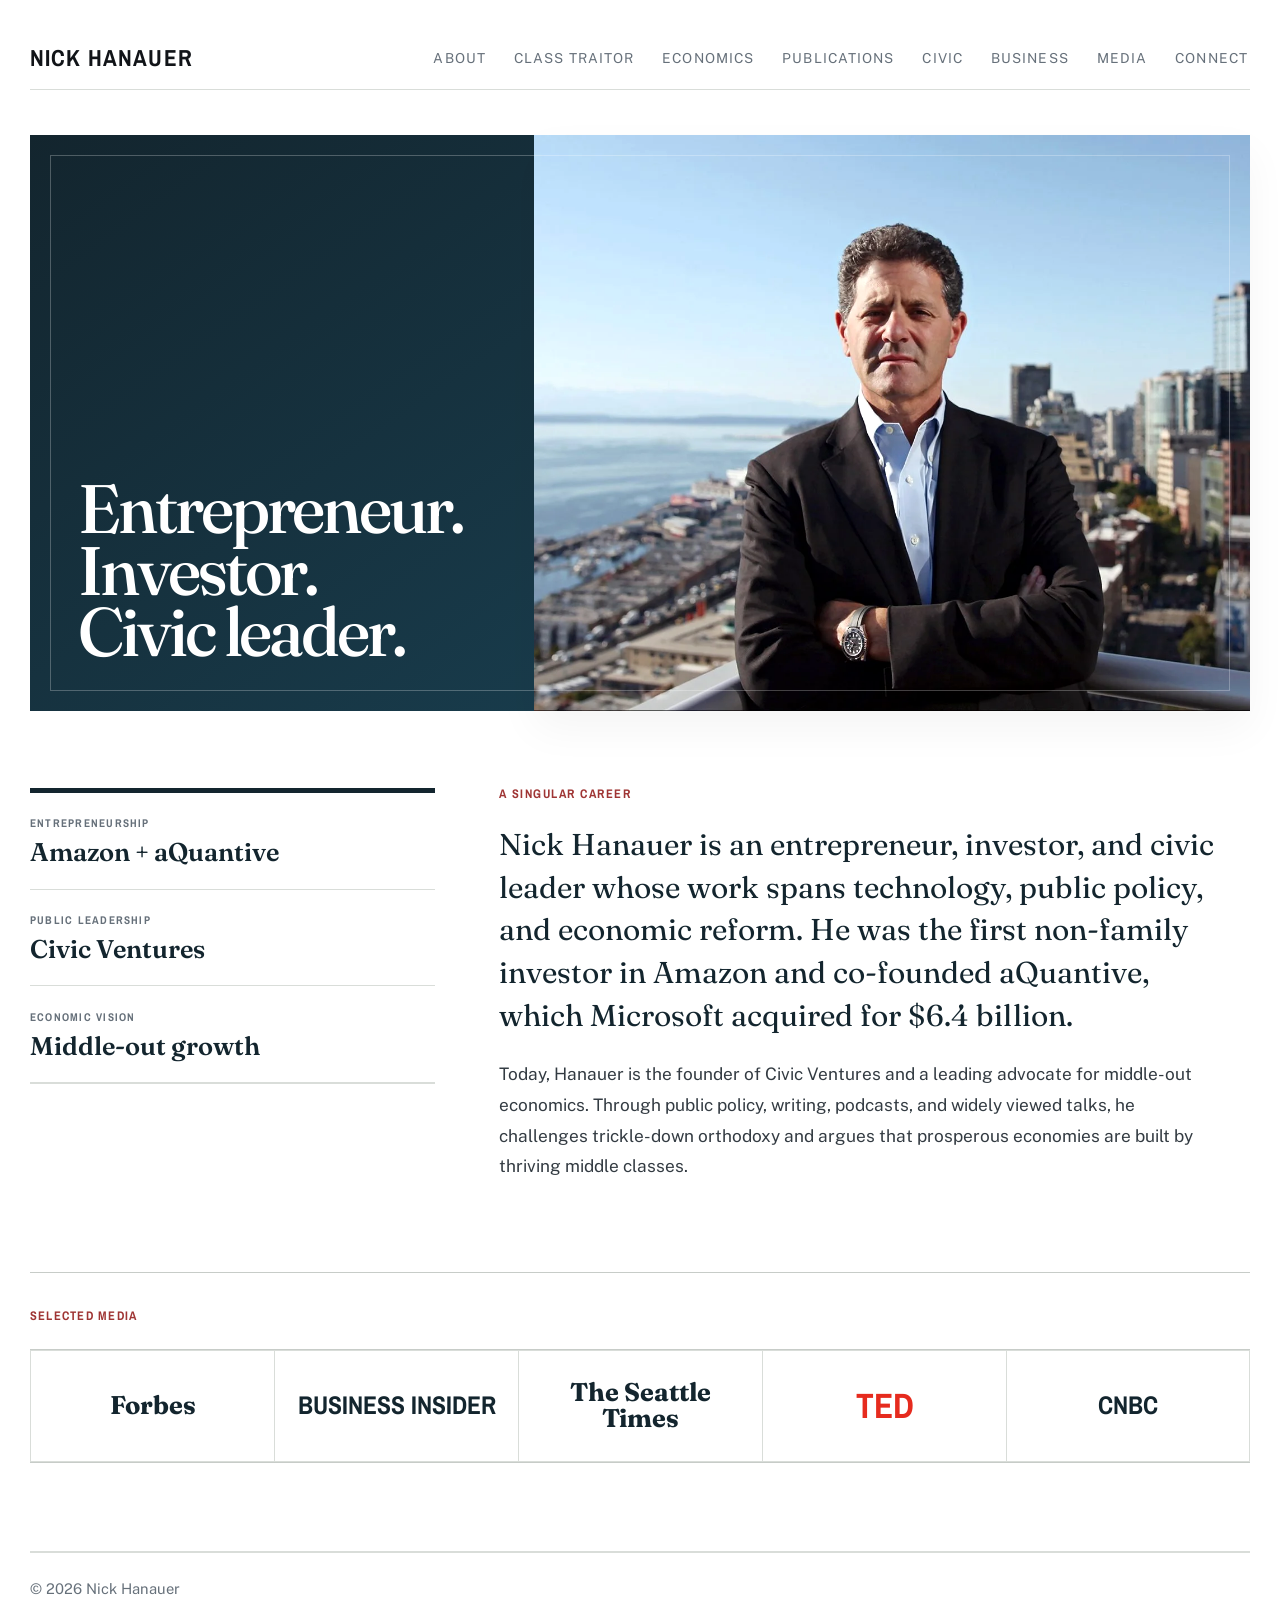
==== commit 34f2bd8f: "Automate Class Traitor videos and site footers" ====
--- a/about.html
+++ b/about.html
@@ -12,7 +12,7 @@
     <link rel="preconnect" href="https://fonts.gstatic.com" crossorigin>
     <link href="https://fonts.googleapis.com/css2?family=Archivo+Narrow:wght@600;700&family=Public+Sans:ital,wght@0,400;0,500;0,600;0,700;0,800;1,300;1,400&family=Fraunces:opsz,wght@9..144,500;9..144,600&display=swap" rel="stylesheet">
     <link rel="stylesheet" href="./styles.css?v=17">
-    <script src="./script.js?v=3" defer></script>
+    <script src="./script.js?v=4" defer></script>
   </head>
   <body class="detail-page about-page">
     <div class="page-shell">
@@ -65,8 +65,7 @@
         </section>
       </main>
       <footer class="site-footer">
-        <p>© 2026 Nick Hanauer</p>
-        <p>Multi-page website concept</p>
+        <p>© <span data-current-year>2026</span> Nick Hanauer</p>
       </footer>
     </div>
   </body>
--- a/styles.css
+++ b/styles.css
@@ -1725,6 +1725,43 @@
   border-left-color: rgba(255, 255, 255, 0.24);
 }
 
+@media (min-width: 901px) and (max-height: 950px) {
+  .home-page .hero {
+    margin-top: 2rem;
+  }
+
+  .home-page .hero-copy {
+    padding: 2rem clamp(2.5rem, 5vw, 5rem) 2rem 0;
+  }
+
+  .home-page .hero h1 {
+    font-size: clamp(3.6rem, min(5.4vw, 8.5vh), 5.5rem);
+    line-height: 0.88;
+  }
+
+  .home-page .hero .eyebrow {
+    margin-bottom: 1.15rem;
+  }
+
+  .home-page .hero-text {
+    line-height: 1.55;
+    margin-top: 1.35rem;
+  }
+
+  .home-page .hero-actions {
+    margin-top: 1.35rem;
+  }
+
+  .home-page .hero-portrait-wrap {
+    min-height: calc(100vh - 16rem);
+  }
+
+  .home-page .hero-portrait img {
+    max-height: calc(100vh - 16rem);
+    width: auto;
+  }
+}
+
 .detail-page main {
   min-height: 72vh;
 }
@@ -3027,6 +3064,7 @@
 }
 
 .civic-page .civic-content {
+  align-items: stretch;
   display: grid;
   gap: 0;
   grid-column: 1;
@@ -3074,6 +3112,8 @@
 
 .civic-page .civic-body {
   background: var(--civic-paper);
+  display: flex;
+  flex-direction: column;
   min-height: 32rem;
   padding: clamp(2.5rem, 5vw, 5rem);
 }
@@ -3093,13 +3133,9 @@
 
 .civic-page .civic-content .hero-actions {
   align-items: center;
-  background: var(--civic-paper);
   display: flex;
-  grid-column: 2;
-  margin: -7rem 0 0;
-  padding: 0 clamp(2.5rem, 5vw, 5rem) clamp(2.5rem, 5vw, 5rem);
-  position: relative;
-  z-index: 1;
+  margin: auto 0 0;
+  padding: 1rem 0 0;
 }
 
 .civic-page .button-solid {
@@ -3192,7 +3228,7 @@
 }
 
 .media-page .media-rail .section-kicker {
-  align-self: end;
+  align-self: start;
   color: var(--ted-red);
   grid-column: 1 / -1;
   margin: 0;
@@ -3231,6 +3267,7 @@
   font-size: 1.08rem;
   line-height: 1.75;
   margin: 0;
+  margin-bottom: -0.45rem;
   max-width: 31rem;
 }
 
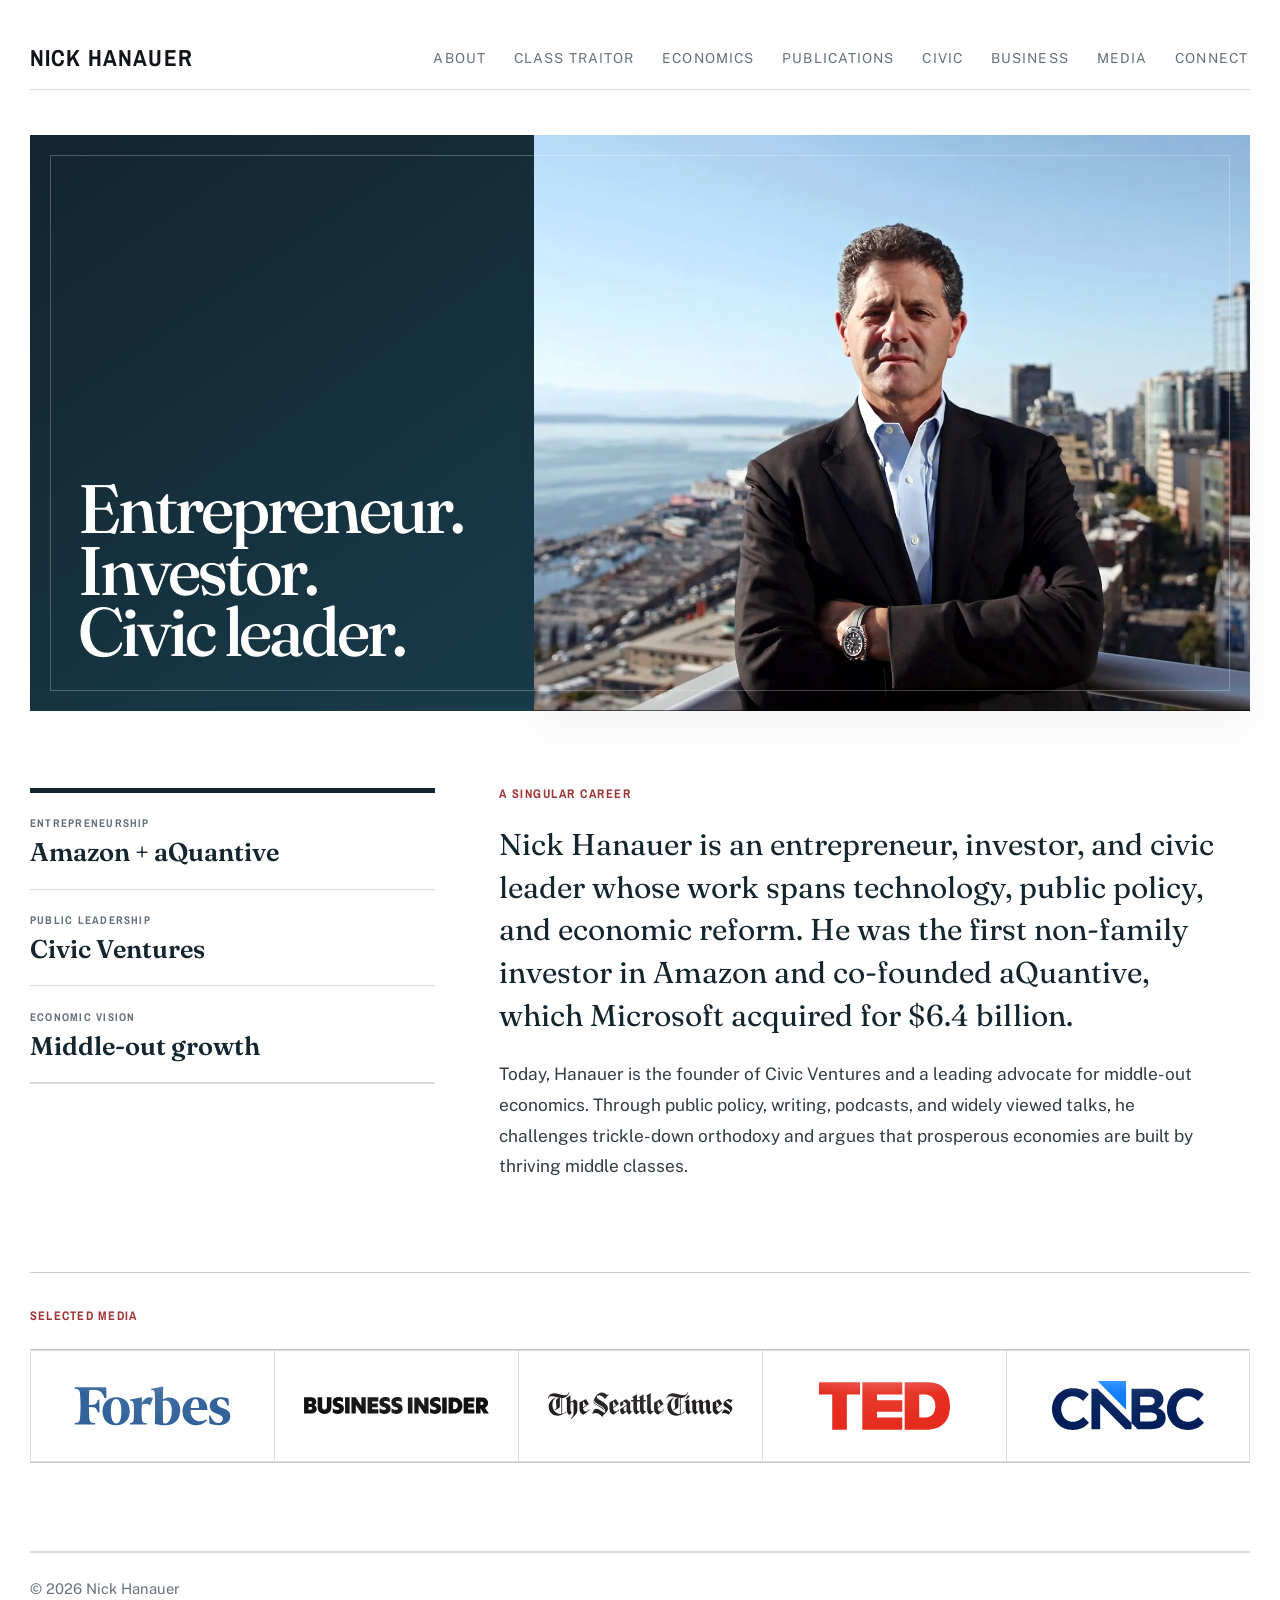
==== commit b5aba4f2: "Use official media logos on About page" ====
--- a/about.html
+++ b/about.html
@@ -3,6 +3,9 @@
   <head>
     <meta charset="UTF-8">
     <meta name="viewport" content="width=device-width, initial-scale=1.0">
+    <link rel="icon" href="./assets/favicon.svg" type="image/svg+xml">
+    <link rel="icon" href="./assets/favicon-32.png" sizes="32x32" type="image/png">
+    <link rel="apple-touch-icon" href="./assets/apple-touch-icon.png">
     <title>About Nick Hanauer | Entrepreneur, Investor, Civic Leader</title>
     <meta name="description" content="Learn about Nick Hanauer's work as an entrepreneur, investor, civic innovator, author, and public advocate.">
     <meta property="og:title" content="About Nick Hanauer | Entrepreneur, Investor, Civic Leader">
@@ -11,7 +14,7 @@
     <link rel="preconnect" href="https://fonts.googleapis.com">
     <link rel="preconnect" href="https://fonts.gstatic.com" crossorigin>
     <link href="https://fonts.googleapis.com/css2?family=Archivo+Narrow:wght@600;700&family=Public+Sans:ital,wght@0,400;0,500;0,600;0,700;0,800;1,300;1,400&family=Fraunces:opsz,wght@9..144,500;9..144,600&display=swap" rel="stylesheet">
-    <link rel="stylesheet" href="./styles.css?v=17">
+    <link rel="stylesheet" href="./styles.css?v=18">
     <script src="./script.js?v=4" defer></script>
   </head>
   <body class="detail-page about-page">
@@ -53,11 +56,11 @@
               <div class="media-mentions">
                 <p class="media-mentions-title">Selected media</p>
                 <div class="media-mentions-grid" aria-label="Media mentions">
-                  <div class="media-mention media-mention-forbes"><span class="media-wordmark">Forbes</span></div>
-                  <div class="media-mention media-mention-bi"><span class="media-wordmark">Business Insider</span></div>
-                  <div class="media-mention media-mention-times"><span class="media-wordmark">The Seattle Times</span></div>
-                  <div class="media-mention media-mention-ted"><span class="media-wordmark">TED</span></div>
-                  <div class="media-mention media-mention-cnbc"><span class="media-wordmark">CNBC</span></div>
+                  <div class="media-mention media-mention-forbes"><img src="./assets/media-logo-forbes.svg" alt="Forbes"></div>
+                  <div class="media-mention media-mention-bi"><img src="./assets/media-logo-business-insider.svg" alt="Business Insider"></div>
+                  <div class="media-mention media-mention-times"><img src="./assets/media-logo-seattle-times.svg" alt="The Seattle Times"></div>
+                  <div class="media-mention media-mention-ted"><img src="./assets/media-logo-ted.svg" alt="TED"></div>
+                  <div class="media-mention media-mention-cnbc"><img src="./assets/media-logo-cnbc.svg" alt="CNBC"></div>
                 </div>
               </div>
             </div>
--- a/styles.css
+++ b/styles.css
@@ -1972,6 +1972,37 @@
   border-right: 1px solid var(--line);
 }
 
+.about-page .media-mention img {
+  filter: none;
+  height: auto;
+  object-fit: contain;
+}
+
+.about-page .media-mention-forbes img {
+  max-height: 2.75rem;
+  max-width: 74%;
+}
+
+.about-page .media-mention-bi img {
+  max-height: 2.1rem;
+  max-width: 88%;
+}
+
+.about-page .media-mention-times img {
+  max-height: 2.45rem;
+  max-width: 88%;
+}
+
+.about-page .media-mention-ted img {
+  max-height: 3rem;
+  max-width: 68%;
+}
+
+.about-page .media-mention-cnbc img {
+  max-height: 3.15rem;
+  max-width: 72%;
+}
+
 .media-wordmark {
   color: var(--about-ink);
   font-family: "Fraunces", Georgia, serif;
@@ -3367,7 +3398,7 @@
 
 .class-traitor-page .site-header {
   background: rgba(13, 27, 39, 0.96);
-  border-bottom: 1px dashed rgba(246, 185, 29, 0.72);
+  border-bottom: 1px dashed var(--ct-yellow);
 }
 
 .class-traitor-page .brand,
@@ -3386,9 +3417,10 @@
 }
 
 .class-traitor-page .detail-section {
-  border: 1px dashed rgba(246, 185, 29, 0.52);
+  --ct-section-gutter: clamp(1.5rem, 4vw, 4rem);
+  border-bottom: 0;
   margin: clamp(1rem, 2vw, 2rem) 0 3rem;
-  padding: clamp(1.5rem, 4vw, 4rem);
+  padding: 0;
 }
 
 .class-traitor-page .class-traitor-layout,
@@ -3438,36 +3470,39 @@
 }
 
 .class-traitor-page .class-traitor-logo-heading {
-  margin-left: auto;
-  margin-right: auto;
+  margin-left: var(--ct-section-gutter);
+  margin-right: var(--ct-section-gutter);
+  margin-top: 0;
   max-width: none;
+  overflow: hidden;
   position: relative;
-  width: 100%;
+  width: auto;
 }
 
 .class-traitor-page .class-traitor-logo-heading img {
-  width: 100%;
-}
-
-.class-traitor-page .class-traitor-logo-heading::after {
-  border: 1px dashed rgba(246, 185, 29, 0.9);
-  content: "";
-  inset: clamp(0.55rem, 1vw, 0.9rem);
-  pointer-events: none;
-  position: absolute;
+  max-width: none;
+  transform: translateX(-26.6%);
+  width: 190%;
 }
 
 .class-traitor-page .class-traitor-topline p {
   color: var(--ct-tan);
   font-size: clamp(1.2rem, 1.8vw, 1.65rem);
   line-height: 1.34;
-  max-width: 40rem;
+  max-width: 46rem;
 }
 
 .class-traitor-page .class-traitor-content {
-  display: grid;
-  gap: 1.5rem 2rem;
+  align-items: center;
+  display: grid;
+  column-gap: clamp(2.5rem, 5vw, 5rem);
+  row-gap: 1.5rem;
   grid-template-columns: minmax(0, 1fr) auto;
+  padding: var(--ct-section-gutter);
+}
+
+.class-traitor-page .class-traitor-layout {
+  gap: 0;
 }
 
 .class-traitor-page .class-traitor-topline {
@@ -3476,11 +3511,11 @@
 }
 
 .class-traitor-page .class-traitor-header {
+  align-self: center;
   background: transparent;
   box-shadow: none;
   justify-content: flex-end;
   min-height: auto;
-  align-self: end;
   grid-column: 2;
 }
 
@@ -3505,12 +3540,13 @@
 }
 
 .class-traitor-page .class-traitor-stage {
-  margin-top: 1.25rem;
+  margin-top: 0.75rem;
 }
 
 .class-traitor-page .class-traitor-stage-frame {
-  border: 1px solid rgba(234, 220, 194, 0.48);
   box-shadow: 14px 14px 0 var(--ct-navy-deep);
+  outline: 1px dashed var(--ct-yellow);
+  outline-offset: clamp(0.55rem, 1vw, 0.9rem);
 }
 
 .class-traitor-main-poster::after {
@@ -3553,10 +3589,10 @@
 
 .class-traitor-library-heading {
   align-items: end;
-  border-top: 1px dashed rgba(246, 185, 29, 0.5);
+  border-top: 1px dashed var(--ct-yellow);
   display: flex;
   justify-content: space-between;
-  margin-top: clamp(2.5rem, 5vw, 4.5rem);
+  margin-top: clamp(2rem, 3vw, 3rem);
   padding-top: 1.5rem;
 }
 
@@ -3576,20 +3612,20 @@
 
 .class-traitor-page .class-traitor-videos {
   gap: 1px;
-  margin-top: 1.5rem;
+  margin-top: 0.75rem;
 }
 
 .class-traitor-page .class-traitor-video {
-  background: var(--ct-navy-deep);
-  border: 1px solid rgba(234, 220, 194, 0.3);
-  padding: 0.65rem;
+  background: transparent;
+  border: 0;
+  padding: 0;
 }
 
 .class-traitor-video-meta {
   display: grid;
-  gap: 0.5rem;
+  gap: 0.65rem;
   grid-template-columns: auto 1fr;
-  padding: 1.15rem 0.35rem 0.55rem;
+  padding: 1.65rem 0.1rem 0;
 }
 
 .class-traitor-video-meta span {
@@ -3616,9 +3652,18 @@
   background: var(--ct-navy-deep);
 }
 
+.class-traitor-page .class-traitor-videos {
+  gap: clamp(2.25rem, 3vw, 3rem);
+}
+
+.class-traitor-page .class-traitor-frame {
+  outline: 1px dashed var(--ct-yellow);
+  outline-offset: clamp(0.55rem, 1vw, 0.9rem);
+}
+
 .class-traitor-page .site-footer {
   background: transparent;
-  border-top: 1px dashed rgba(246, 185, 29, 0.52);
+  border-top: 1px dashed var(--ct-yellow);
   color: rgba(234, 220, 194, 0.68);
 }
 
@@ -3626,7 +3671,8 @@
 .economics-page {
   --pe-red: #8f2f34;
   --pe-red-deep: #74252a;
-  --pe-blue: #3f6b82;
+  --pe-logo-red: #882c30;
+  --pe-blue: #38637b;
   --pe-blue-deep: #31596f;
   --pe-paper: #fffdf8;
   background: var(--pe-blue);
@@ -3641,7 +3687,8 @@
 }
 
 .economics-page .site-header {
-  background: rgba(116, 37, 42, 0.96);
+  background: var(--pe-logo-red);
+  border-color: transparent;
   border-bottom: 2px solid rgba(255, 255, 255, 0.82);
   padding-left: clamp(1rem, 2.4vw, 2rem);
   padding-right: clamp(1rem, 2.4vw, 2rem);
@@ -3663,8 +3710,23 @@
 }
 
 .economics-page .detail-section {
-  margin: 0;
-  padding-top: clamp(3.5rem, 7vw, 7rem);
+  background: linear-gradient(
+    to bottom,
+    var(--pe-logo-red) 0,
+    var(--pe-logo-red) calc(clamp(1rem, 2vw, 2rem) + 1rem),
+    var(--pe-blue) calc(clamp(1rem, 2vw, 2rem) + 1rem),
+    var(--pe-blue) 100%
+  );
+  margin: 0;
+  padding-top: clamp(1rem, 2vw, 2rem);
+}
+
+.economics-page .economics-layout {
+  gap: clamp(1rem, 2vw, 2rem);
+}
+
+.economics-page .economics-rail {
+  padding-top: 0;
 }
 
 .economics-page .section-kicker,
@@ -3686,23 +3748,24 @@
 .economics-page .economics-logo-heading {
   margin-left: auto;
   margin-right: auto;
-  max-width: 56rem;
+  max-width: none;
+  width: 100%;
 }
 
 .economics-page .economics-logo-heading img {
-  border: 2px solid rgba(255, 255, 255, 0.9);
-  box-shadow: 12px 12px 0 var(--pe-red-deep);
+  border: 0;
+  box-shadow: none;
 }
 
 .economics-page .economics-topline {
-  margin: clamp(2rem, 4vw, 4rem) auto 0;
-  text-align: center;
+  margin: clamp(1rem, 2vw, 2rem) auto 0;
+  text-align: left;
 }
 
 .economics-page .economics-topline p {
   margin-left: auto;
   margin-right: auto;
-  max-width: 38rem;
+  max-width: 68rem;
 }
 
 .economics-page .economics-topline p,
@@ -3712,7 +3775,7 @@
 
 .economics-page .economics-topline p {
   font-size: clamp(1.3rem, 2vw, 1.85rem);
-  max-width: 48rem;
+  max-width: 68rem;
 }
 
 .economics-page .economics-quote-display {
